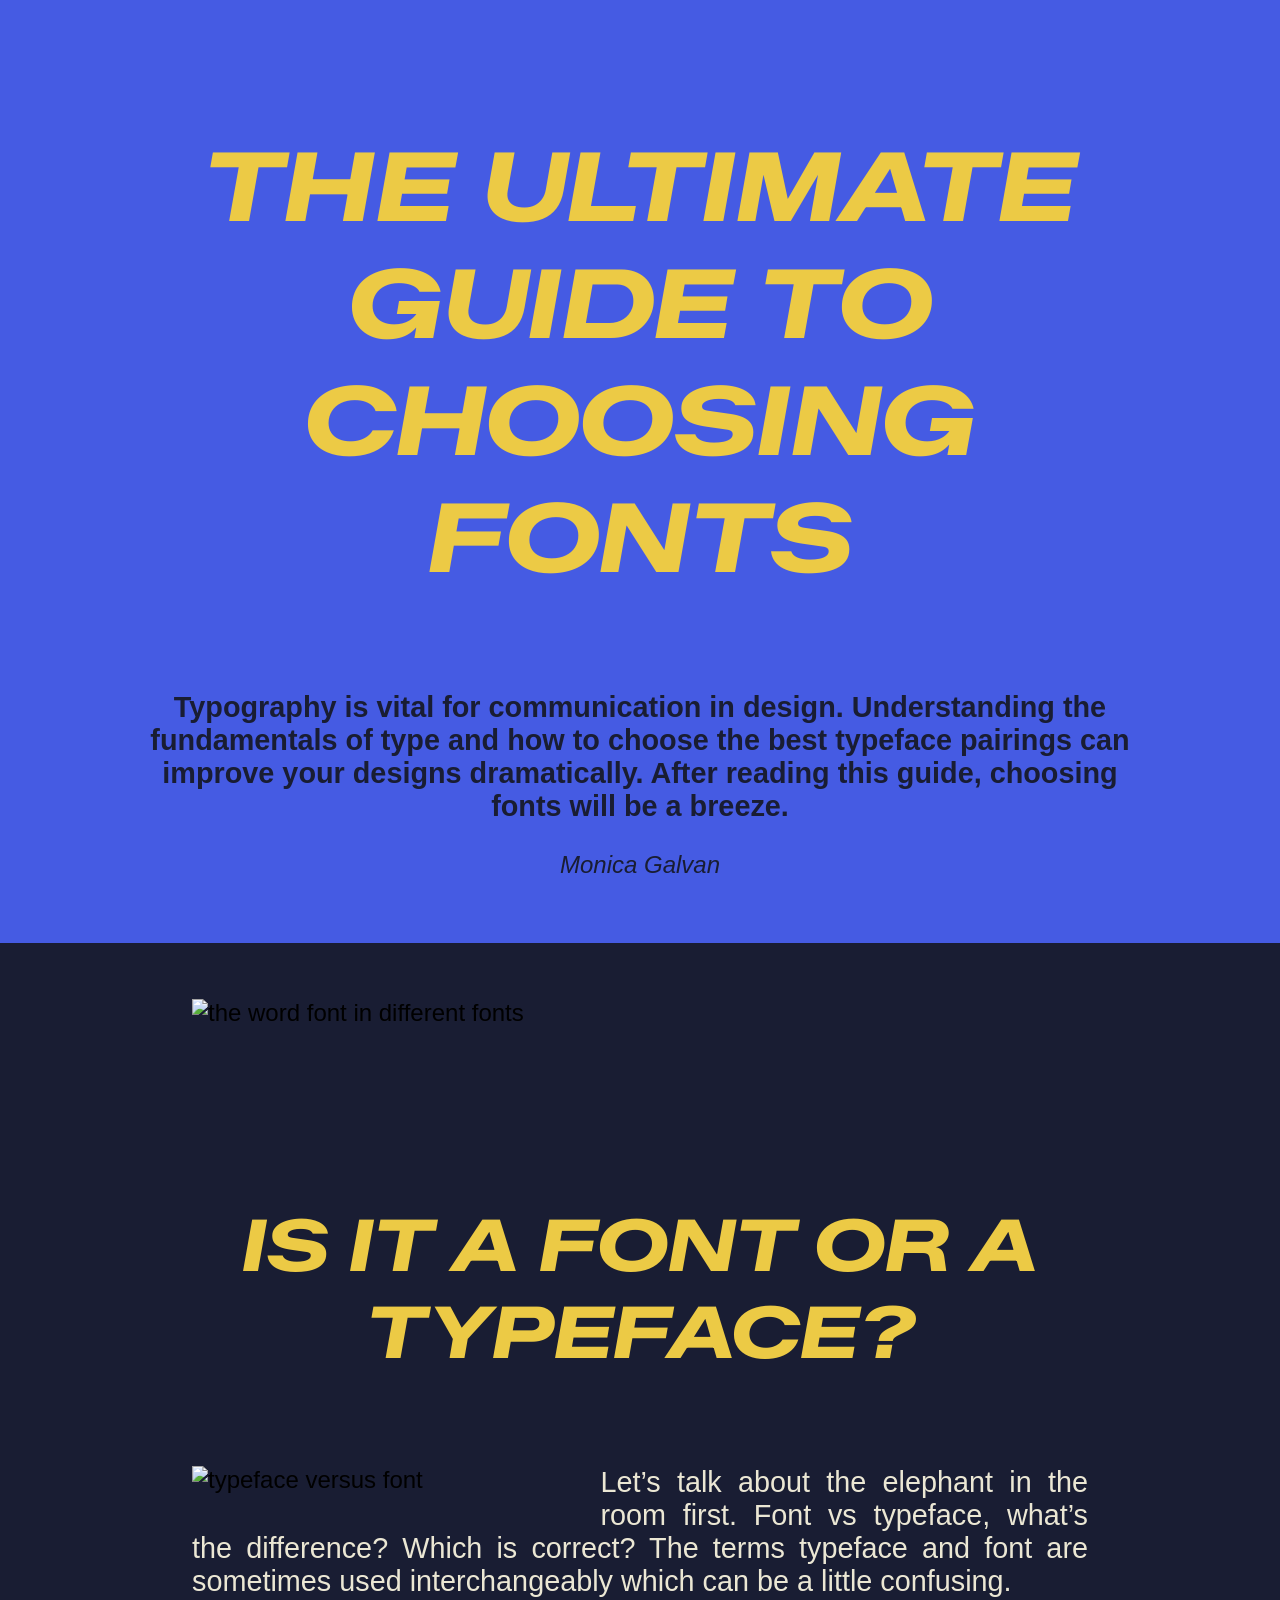
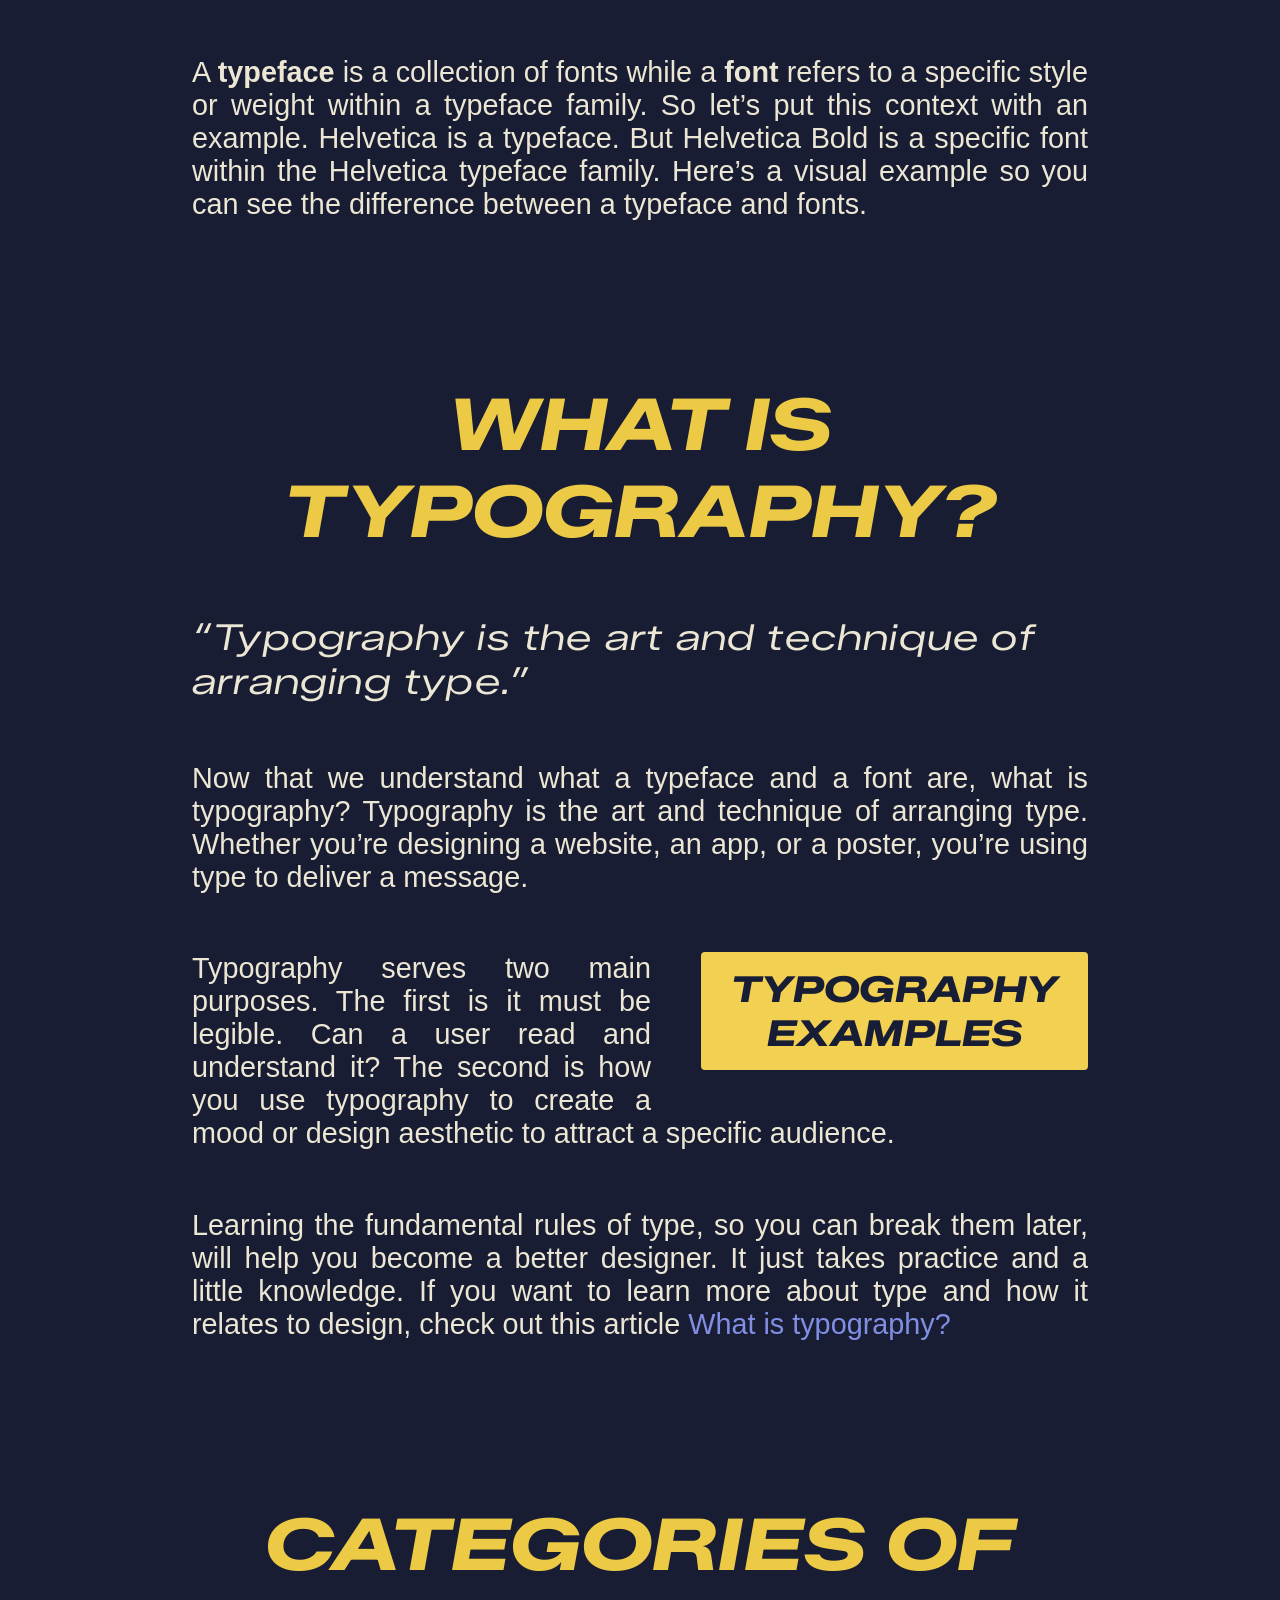
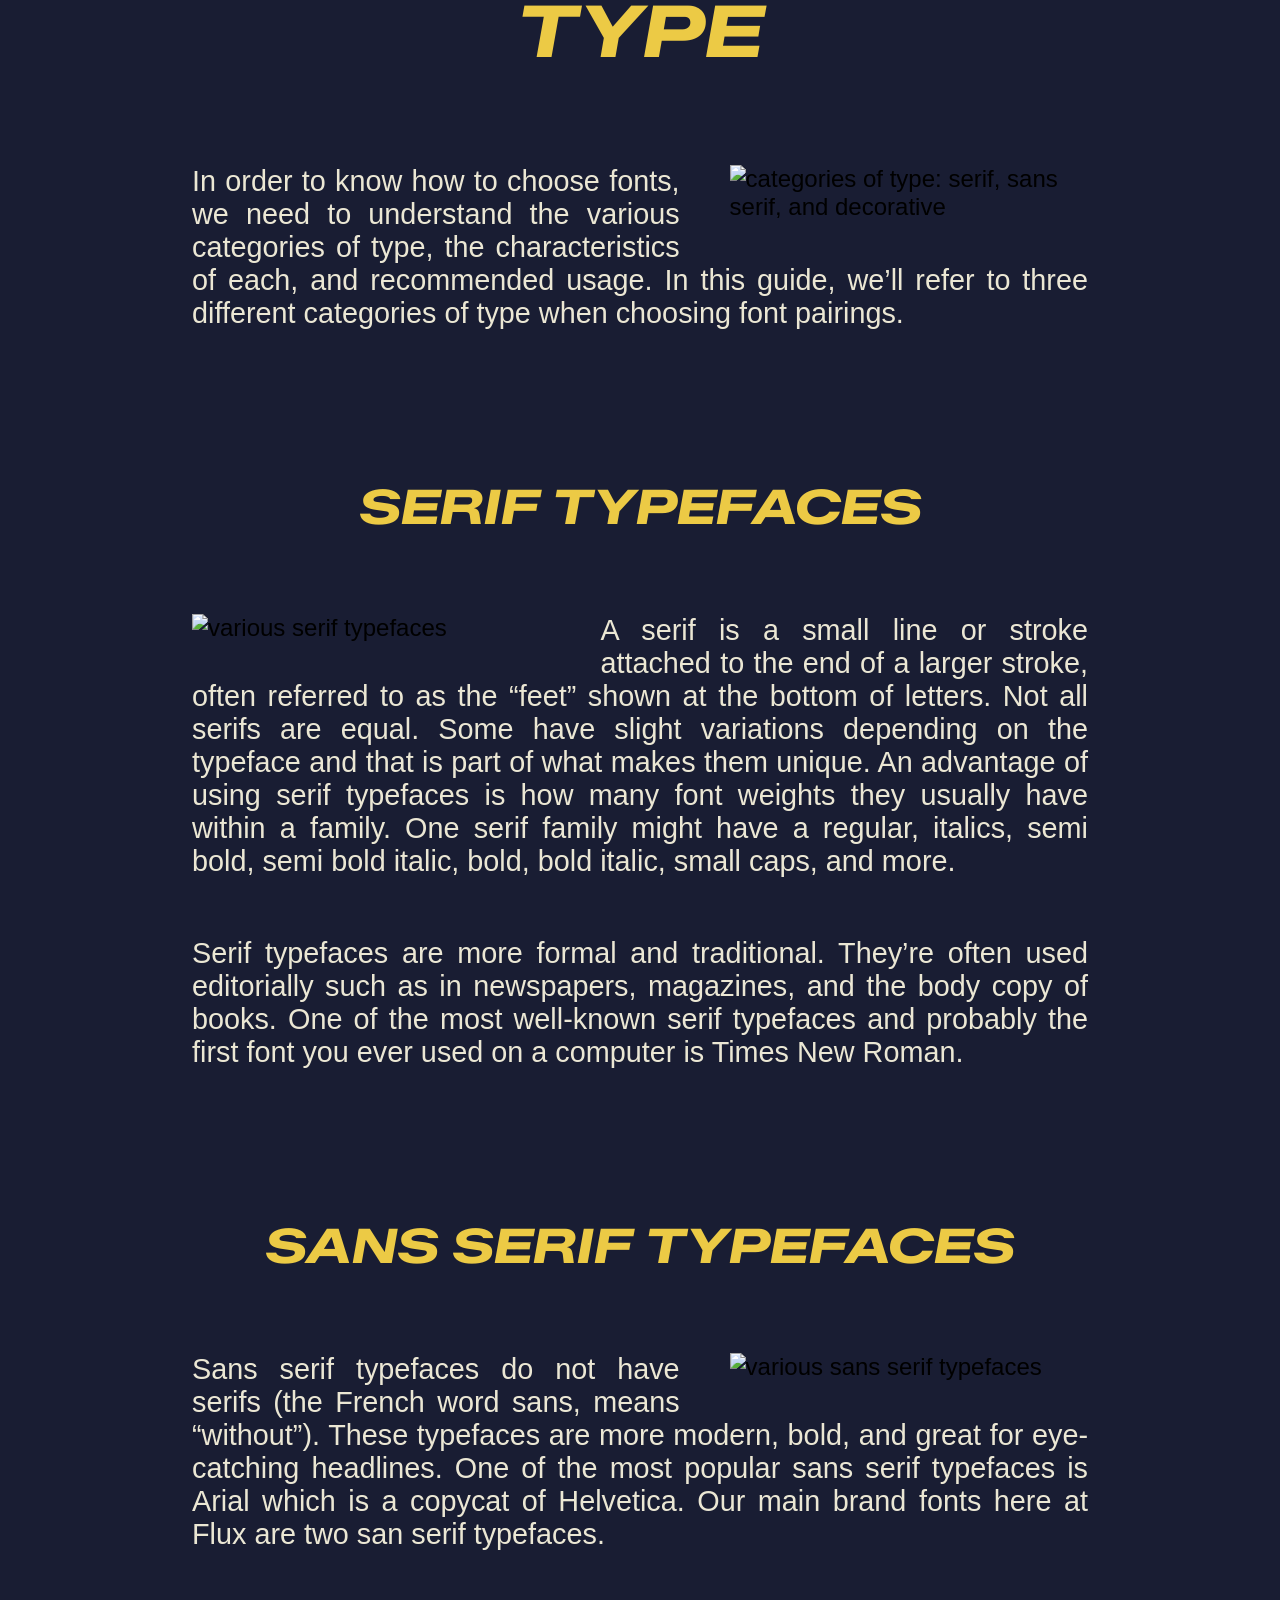
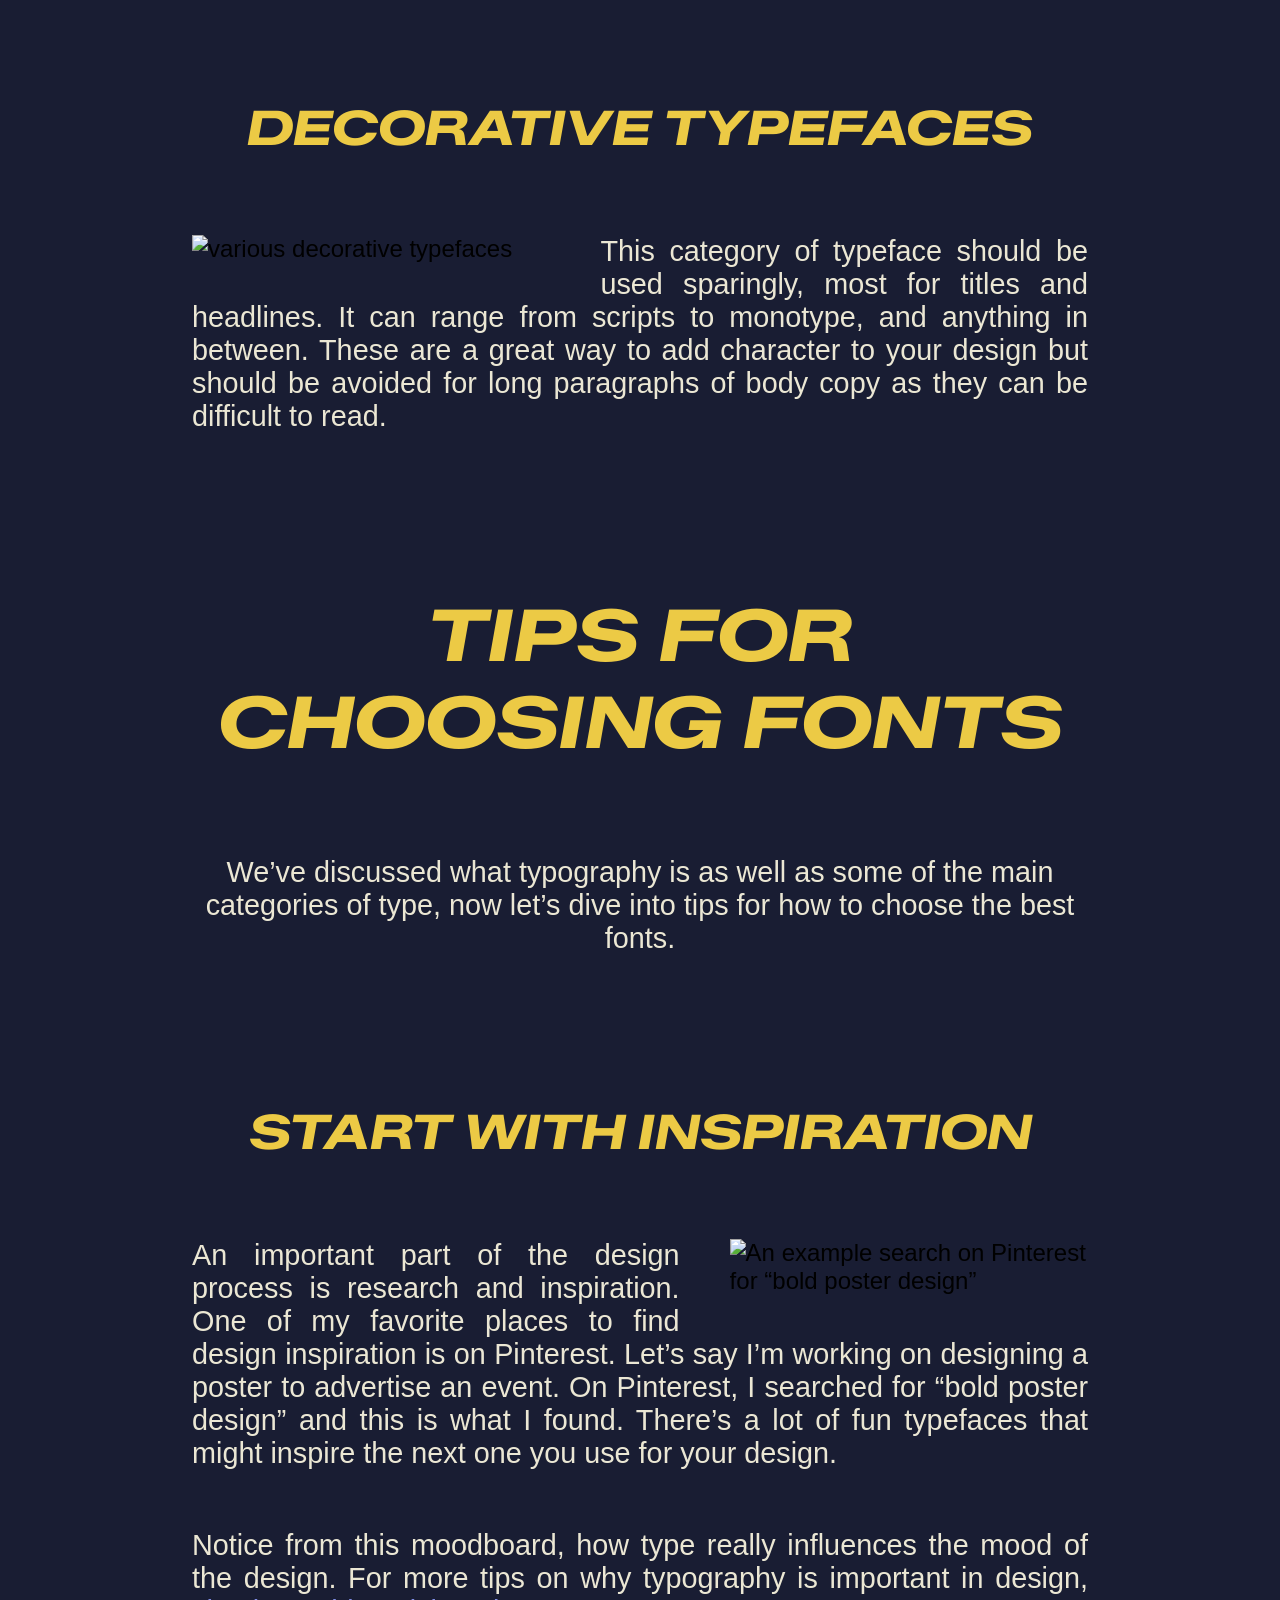
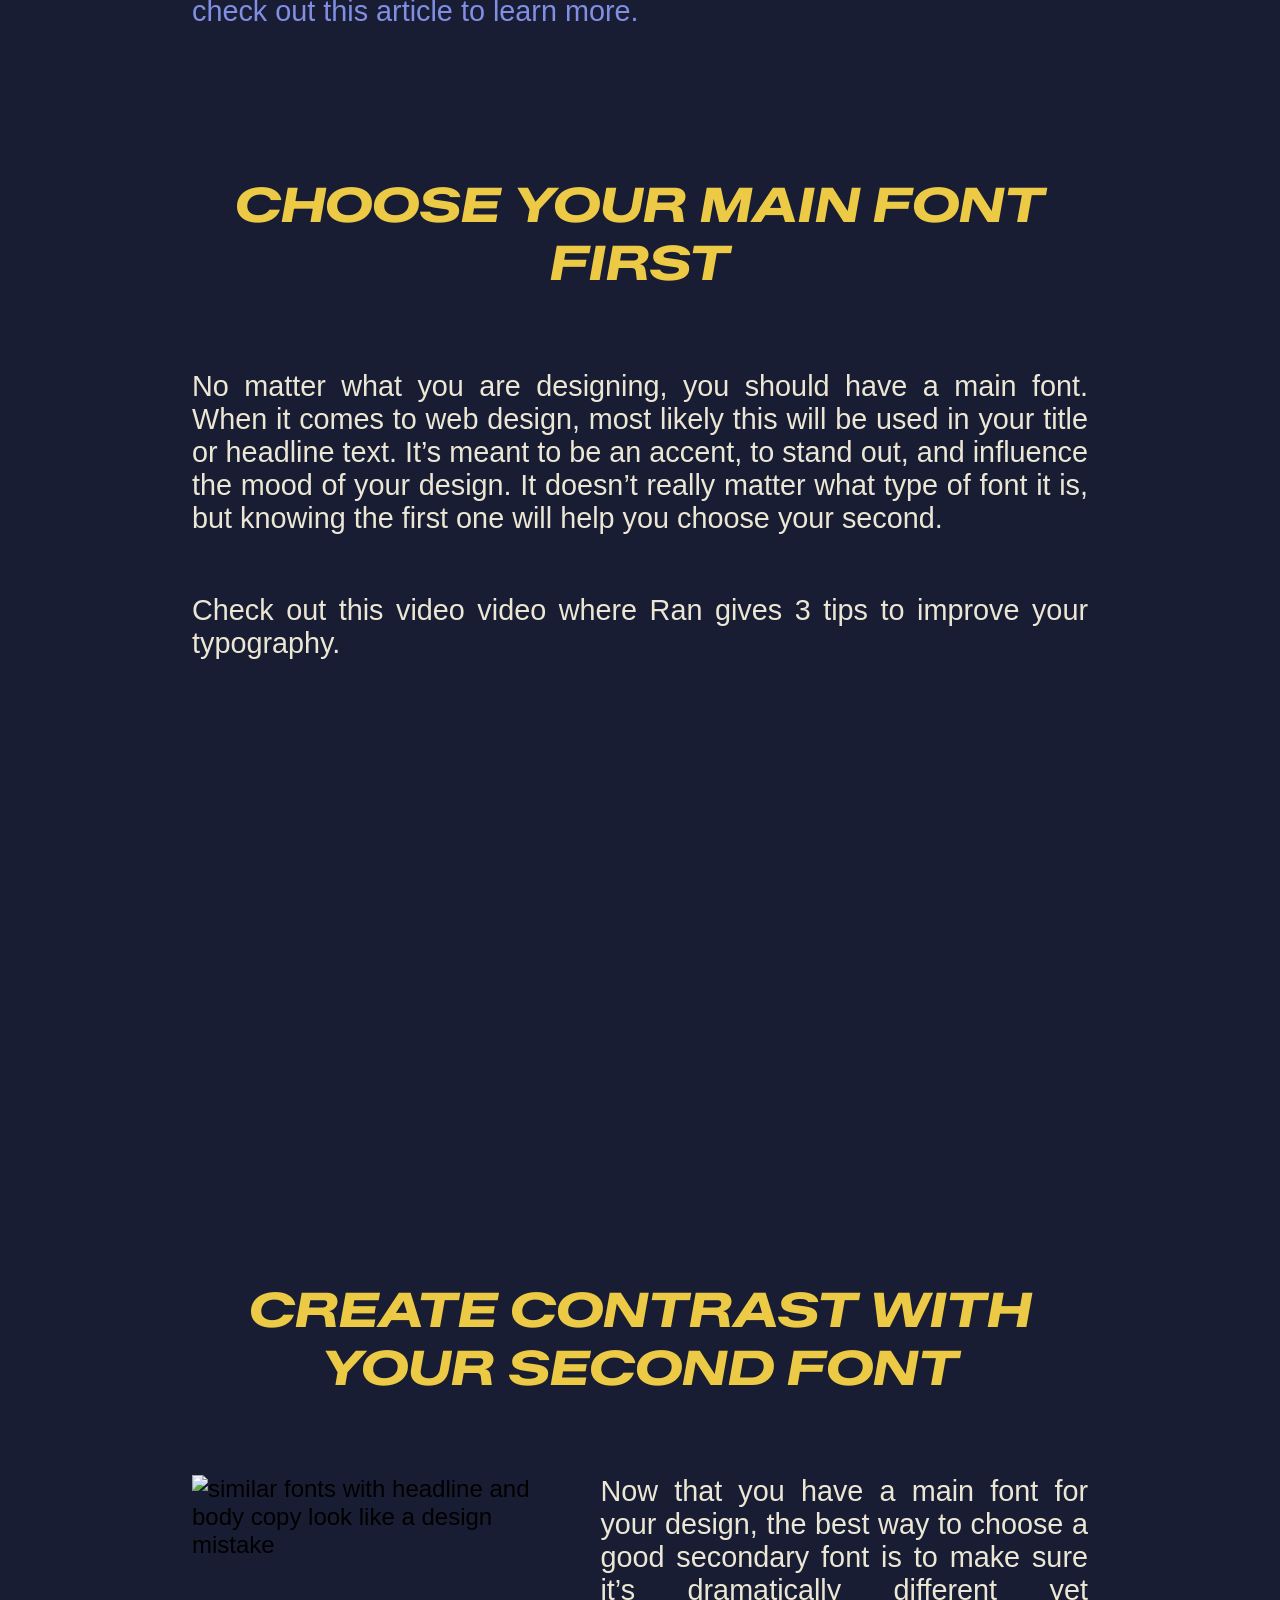
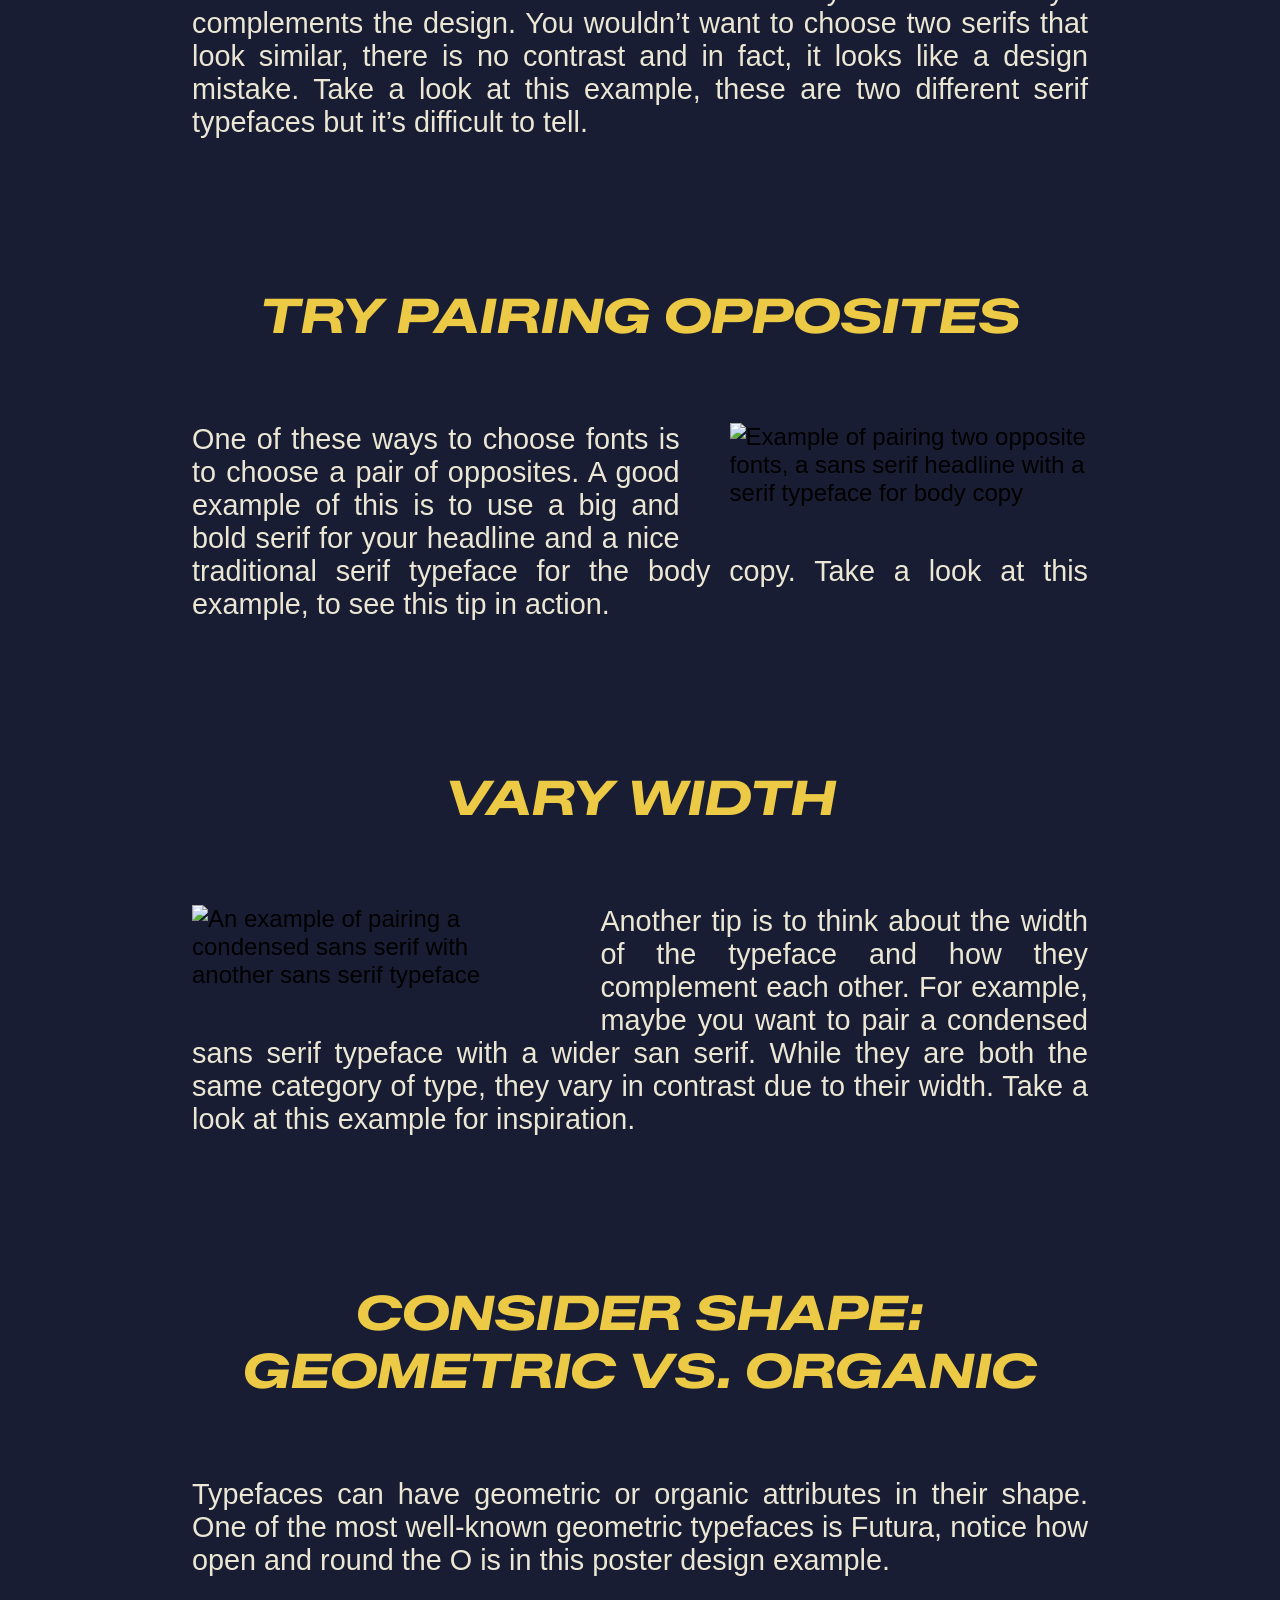
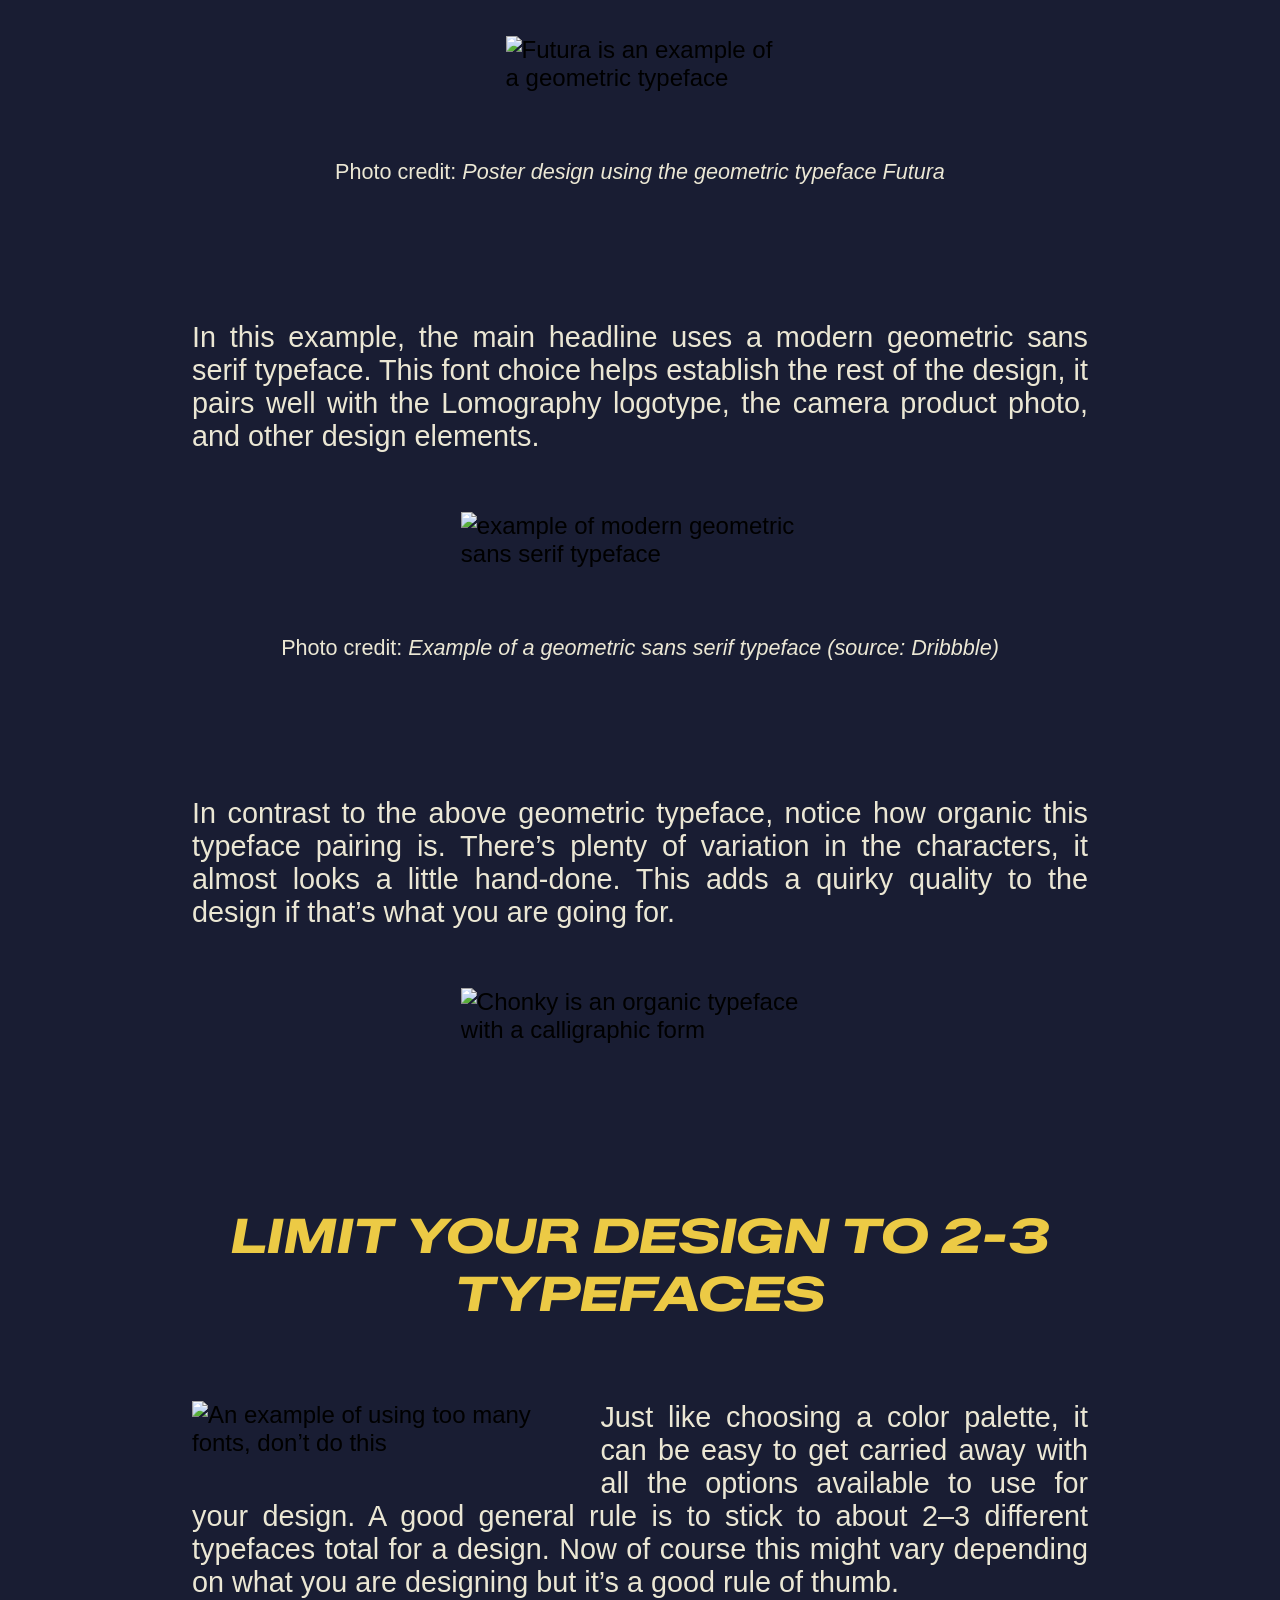
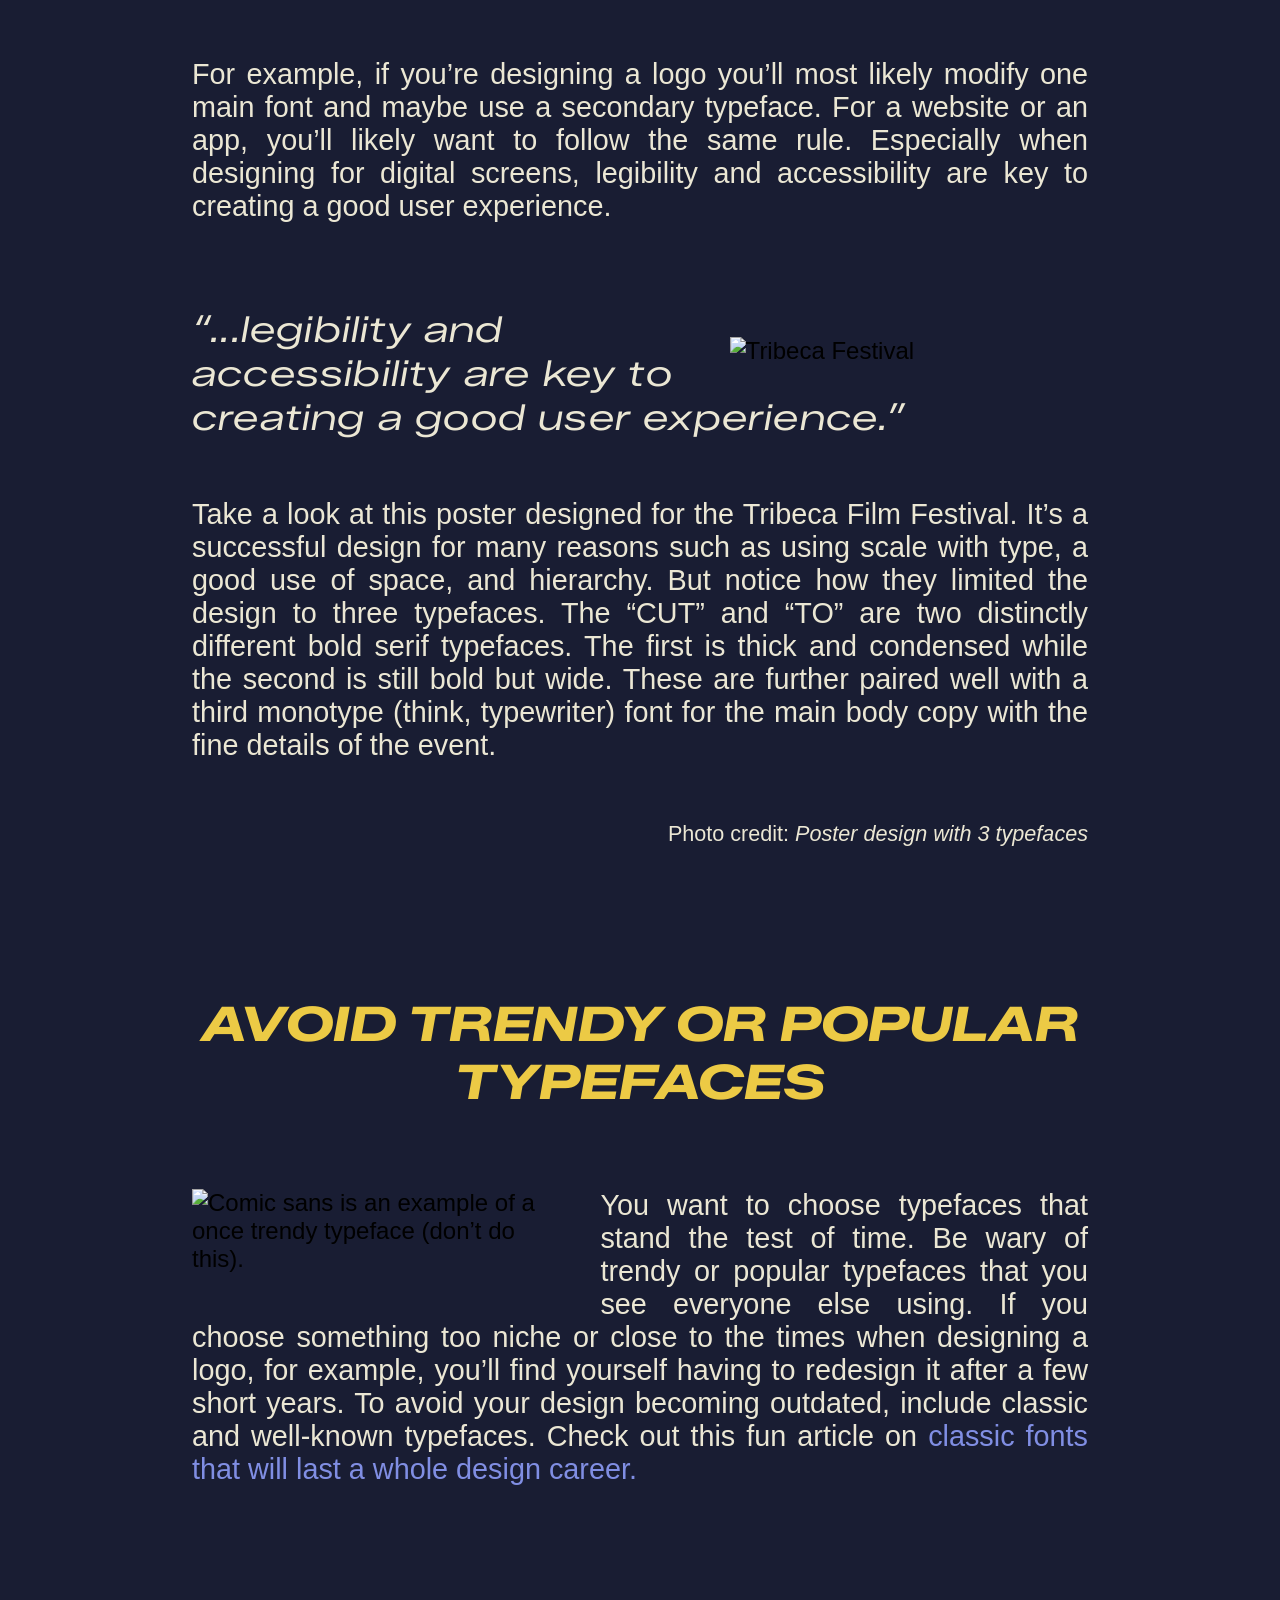
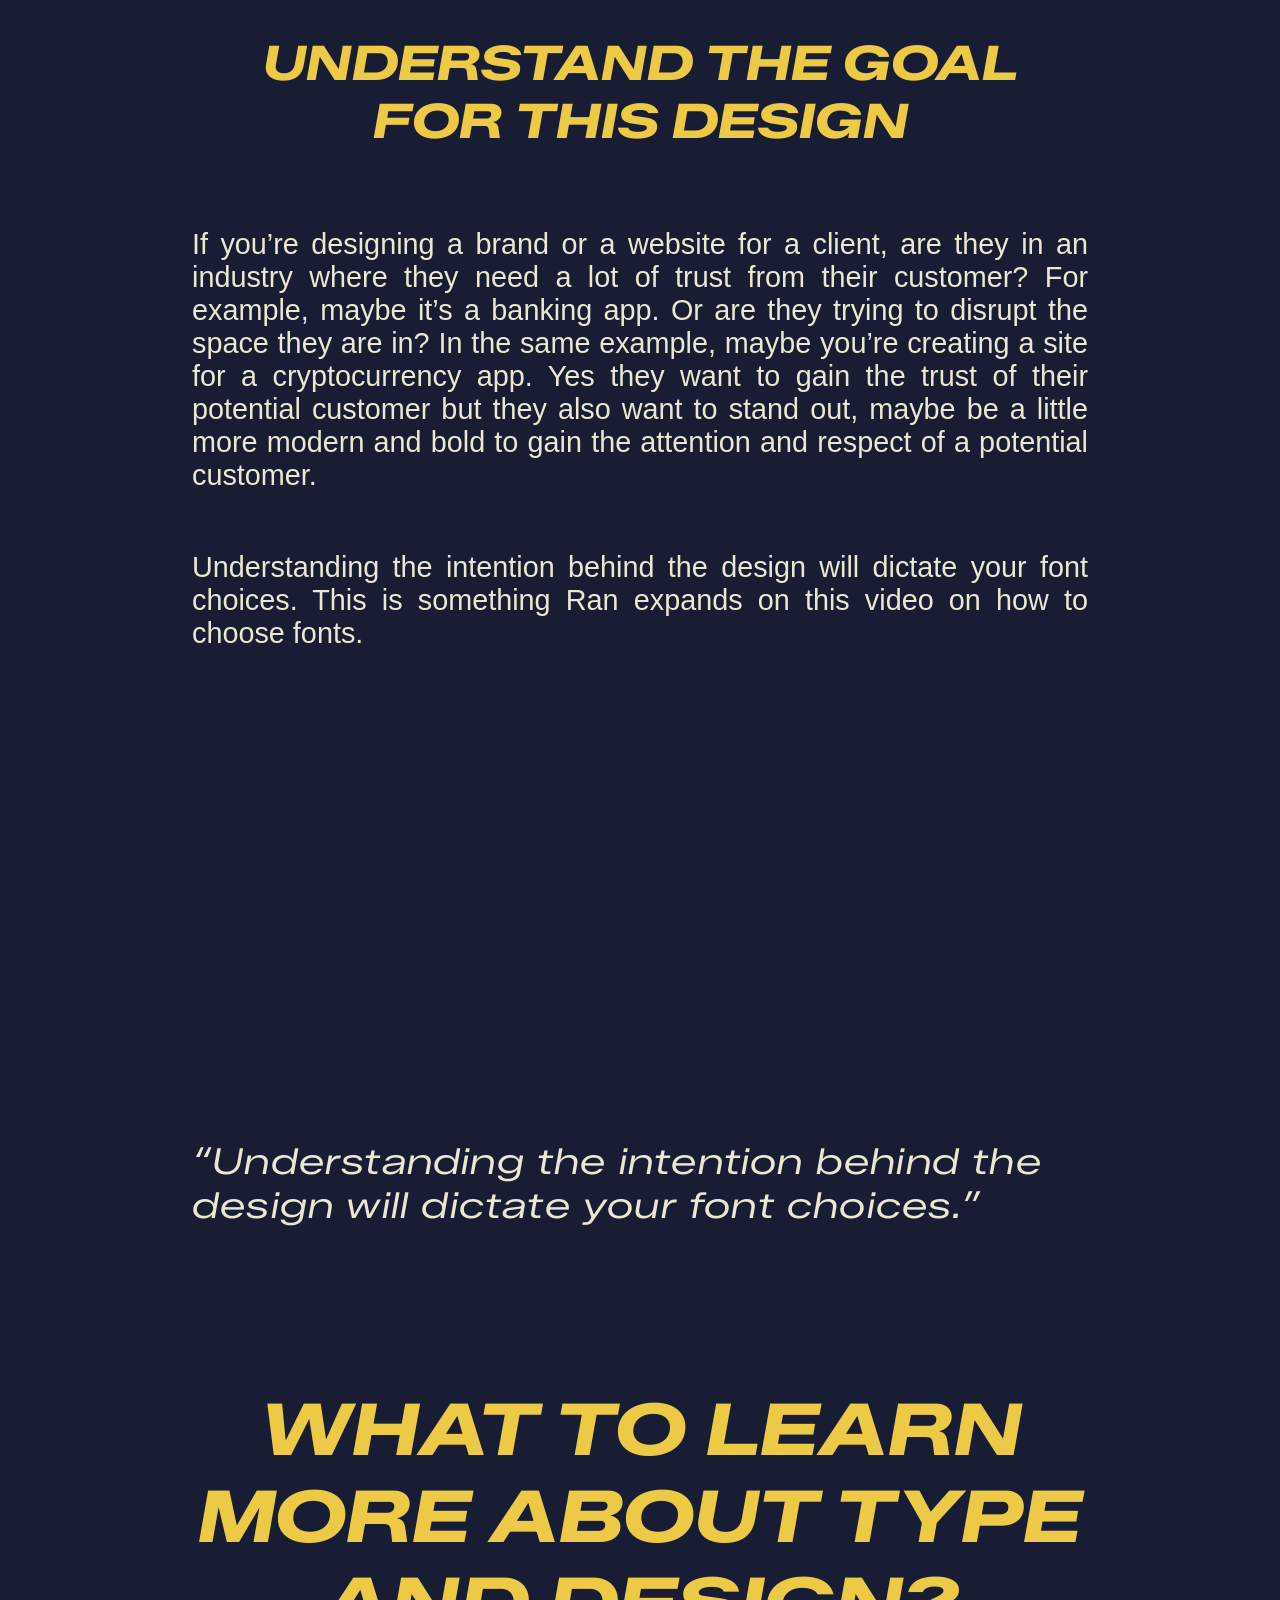
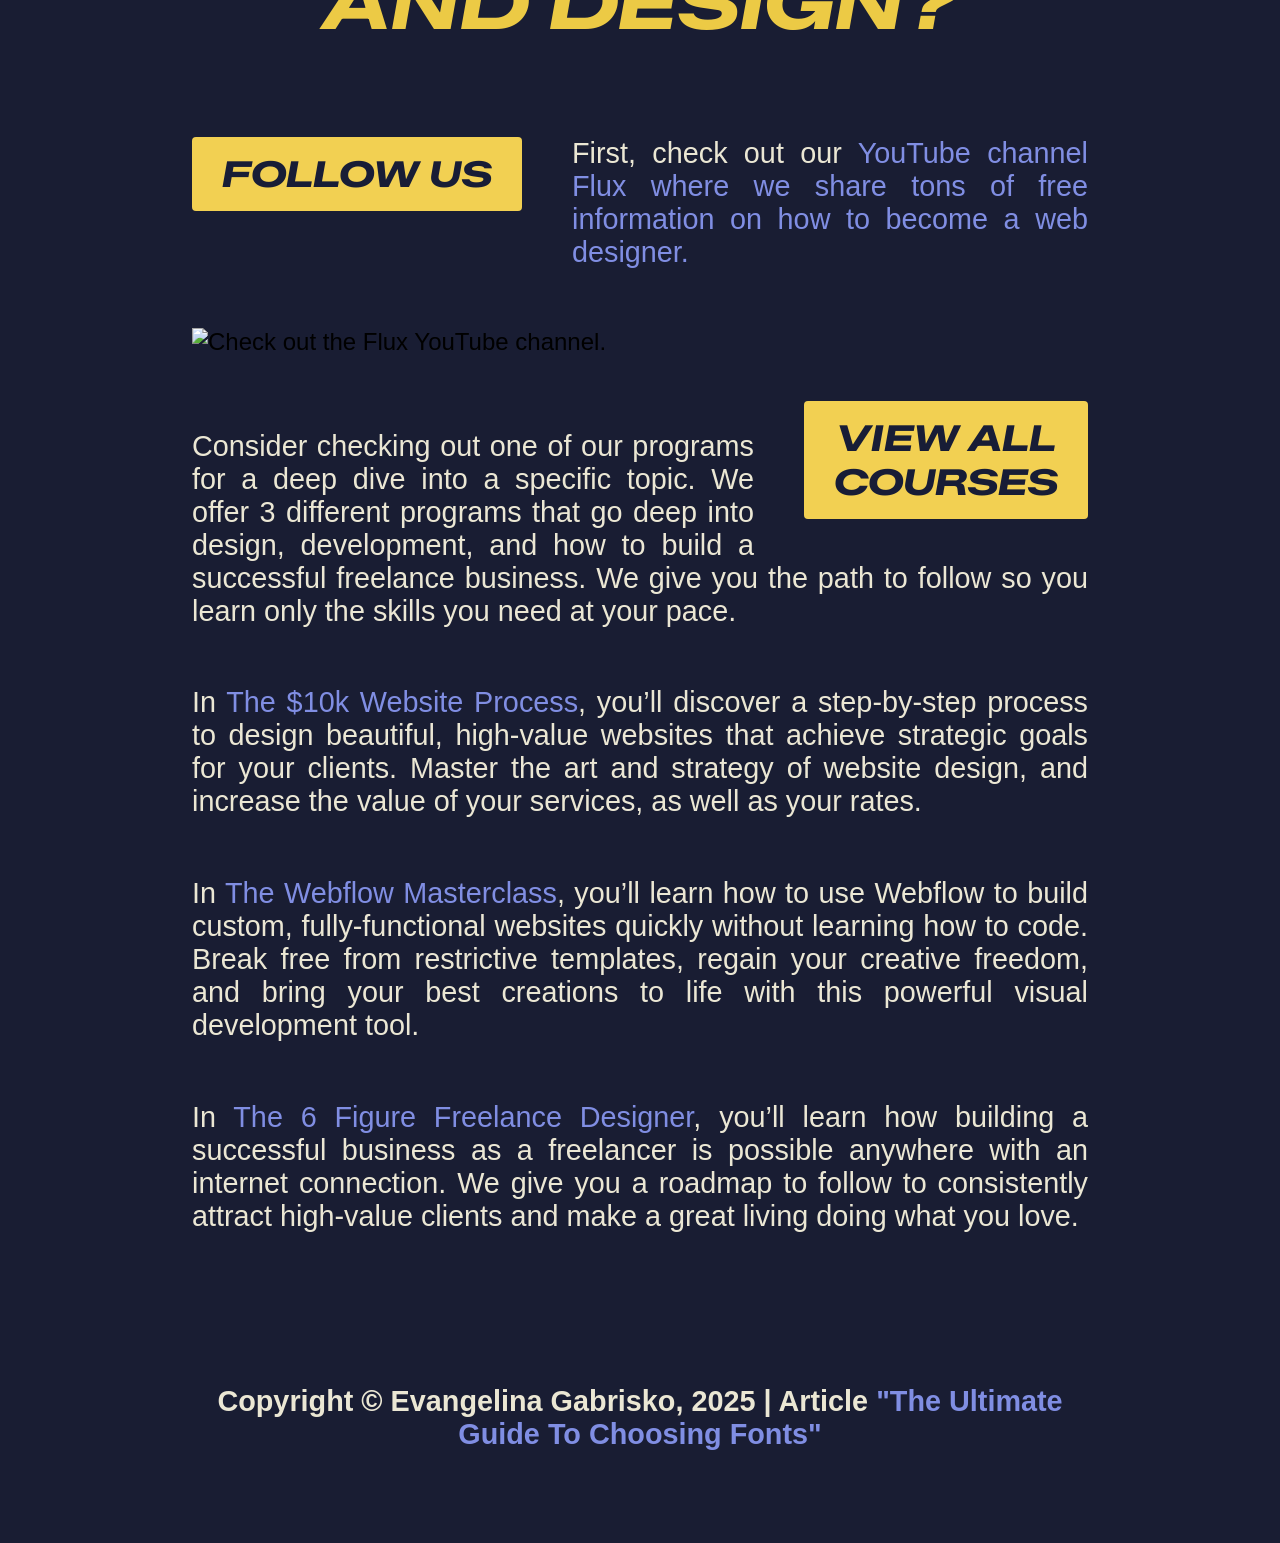
==== index.html @ cd38e03d "Add files via upload" ====
<!doctype html>
<html>
<head>
<meta charset="UTF-8">
<title>Typography</title>
<link href="style.css" rel="stylesheet" type="text/css">
<link rel="preconnect" href="https://fonts.googleapis.com">
<link rel="preconnect" href="https://fonts.gstatic.com" crossorigin>
<link href="https://fonts.googleapis.com/css2?family=Montserrat:ital,wght@0,100..900;1,100..900&family=Zalando+Sans+Expanded:ital,wght@0,200..900;1,200..900&display=swap" rel="stylesheet">
	
</head>

<body>
	<header>
<h1>THE ULTIMATE GUIDE TO CHOOSING FONTS</h1>
		<p class="strongp"><strong>Typography is vital for communication in design. Understanding the fundamentals of type and how to choose the best typeface pairings can improve your designs dramatically. After reading this guide, choosing fonts will be a breeze.</strong></p>
	<address class="strongp">Monica Galvan</address>
	
	</header>
	
	<section>
		<img src="images/font3.png" class="centerimage" alt="the word font in different fonts" width= "100%">
		

	<h2>IS IT A FONT OR A TYPEFACE?</h2>
		<img src="images/typeface_vs_font2.png" class="leftimage" alt= "typeface versus font" width= "40%">
		<p> Let’s talk about the elephant in the room first. Font vs typeface, what’s the difference? Which is correct? The terms typeface and font are sometimes used interchangeably which can be a little confusing.</p>
		<p> A <strong>typeface</strong> is a collection of fonts while a <strong>font</strong> refers to a specific style or weight within a typeface family. So let’s put this context with an example. Helvetica is a typeface. But Helvetica Bold is a specific font within the Helvetica typeface family. Here’s a visual example so you can see the difference between a typeface and fonts.</p>
		
	  <h2 style="clear: both">WHAT IS TYPOGRAPHY?</h2>
		<q>Typography is the art and technique of arranging type.</q>
		<p>Now that we understand what a typeface and a font are, what is typography? Typography is the art and technique of arranging type. Whether you’re designing a website, an app, or a poster, you’re using type to deliver a message.</p> 
		<div class="rightimage"><a href="https://www.flux-academy.com/our-courses" target="_blank" class="button">TYPOGRAPHY<br>EXAMPLES</a></div>
		<p>Typography serves two main purposes. The first is it must be legible. Can a user read and understand it? The second is how you use typography to create a mood or design aesthetic to attract a specific audience.</p>
		<p>Learning the fundamental rules of type, so you can break them later, will help you become a better designer. It just takes practice and a little knowledge. If you want to learn more about type and how it relates to design, check out this article <a href="https://www.flux-academy.com/blog/what-is-typography" target="_blank">What is typography?</a></p>
	
	<h2>CATEGORIES OF TYPE</h2>
	<img src="images/categories_of_type2.png" class="rightimage" alt= "categories of type: serif, sans serif, and decorative" width= "40%">
		<p>In order to know how to choose fonts, we need to understand the various categories of type, the characteristics of each, and recommended usage. In this guide, we’ll refer to three different categories of type when choosing font pairings.</p>
		
	<h3 style="clear: both">SERIF TYPEFACES</h3>
	<img src="images/serifs2.png" class="leftimage" alt= "various serif typefaces" width= "40%">
			<p>A serif is a small line or stroke attached to the end of a larger stroke, often referred to as the “feet” shown at the bottom of letters. Not all serifs are equal. Some have slight variations depending on the typeface and that is part of what makes them unique. An advantage of using serif typefaces is how many font weights they usually have within a family. One serif family might have a regular, italics, semi bold, semi bold italic, bold, bold italic, small caps, and more.</p>
			<p>Serif typefaces are more formal and traditional. They’re often used editorially such as in newspapers, magazines, and the body copy of books. One of the most well-known serif typefaces and probably the first font you ever used on a computer is Times New Roman.</p>
	
	<h3 style="clear:both">SANS SERIF TYPEFACES</h3>
	<img src="images/sans_serifs2.png" class="rightimage" alt= "various sans serif typefaces" width= "40%">
			<p class="justify">Sans serif typefaces do not have serifs (the French word sans, means “without”). These typefaces are more modern, bold, and great for eye-catching headlines. One of the most popular sans serif typefaces is Arial which is a copycat of Helvetica. Our main brand fonts here at Flux are two san serif typefaces.</p>
	<h3 style="clear:both">DECORATIVE TYPEFACES</h3>
	<img src="images/decoratives2.png" class="leftimage" alt= "various decorative typefaces" width= "40%">
			<p>This category of typeface should be used sparingly, most for titles and headlines. It can range from scripts to monotype, and anything in between. These are a great way to add character to your design but should be avoided for long paragraphs of body copy as they can be difficult to read.</p>
	<h2 style="clear: both">TIPS FOR CHOOSING FONTS</h2>
			<p class="centertext">We’ve discussed what typography is as well as some of the main categories of type, now let’s dive into tips for how to choose the best fonts.</p>
		
	<h3>START WITH INSPIRATION</h3>
	<img src="images/pinterest_ss.png" class="rightimage" alt= "An example search on Pinterest for “bold poster design”" width= "40%">
		<p class="justify">An important part of the design process is research and inspiration. One of my favorite places to find design inspiration is on Pinterest. Let’s say I’m working on designing a poster to advertise an event. On Pinterest, I searched for “bold poster design” and this is what I found. There’s a lot of fun typefaces that might inspire the next one you use for your design.</p>
		<p class="justify">Notice from this moodboard, how type really influences the mood of the design. For more tips on why typography is important in design, <a href= "https://www.flux-academy.com/blog/why-is-typography-important-in-graphic-design" target="_blank">check out this article to learn more.</a></p>
	
	<h3>CHOOSE YOUR MAIN FONT FIRST</h3>
			<p>No matter what you are designing, you should have a main font. When it comes to web design, most likely this will be used in your title or headline text. It’s meant to be an accent, to stand out, and influence the mood of your design. It doesn’t really matter what type of font it is, but knowing the first one will help you choose your second.</p>
			<p>Check out this video video where Ran gives 3 tips to improve your typography.</p>
		<iframe width="700" height="400" class="centerimage" src="https://www.youtube.com/embed/T5bnFdXSBRA?si=k4Ox8FavX8sx6aT1" title="YouTube video player" frameborder="0" allow="accelerometer; autoplay; clipboard-write; encrypted-media; gyroscope; picture-in-picture; web-share" referrerpolicy="strict-origin-when-cross-origin" allowfullscreen></iframe>
		
	<h3>CREATE CONTRAST WITH YOUR SECOND FONT</h3>
	
	<img src="images/bad_headline_body2.png" class="leftimage" alt= "similar fonts with headline and body copy look like a design mistake" width= "40%">
		<p class="justify">Now that you have a main font for your design, the best way to choose a good secondary font is to make sure it’s dramatically different yet complements the design. You wouldn’t want to choose two serifs that look similar, there is no contrast and in fact, it looks like a design mistake. Take a look at this example, these are two different serif typefaces but it’s difficult to tell.</p>
	
	<h3 style="clear: both">TRY PAIRING OPPOSITES</h3>
	<img src="images/good_headline_body2.png" class="rightimage" alt= "Example of pairing two opposite fonts, a sans serif headline with a serif typeface for body copy" width= "40%">
		<p class="justify">One of these ways to choose fonts is to choose a pair of opposites. A good example of this is to use a big and bold serif for your headline and a nice traditional serif typeface for the body copy. Take a look at this example, to see this tip in action.</p>
	<h3 style="clear: both">VARY WIDTH</h3>
	<img src="images/vary_width2.png" class="leftimage" alt= "An example of pairing a condensed sans serif with another sans serif typeface" width= "40%">
	
			<p>Another tip is to think about the width of the typeface and how they complement each other. For example, maybe you want to pair a condensed sans serif typeface with a wider san serif. While they are both the same category of type, they vary in contrast due to their width. Take a look at this example for inspiration.</p>
	
	<h3 style="clear: both">CONSIDER SHAPE: GEOMETRIC VS. ORGANIC</h3>
	<p>Typefaces can have geometric or organic attributes in their shape. One of the most well-known geometric typefaces is Futura, notice how open and round the O is in this poster design example.</p>
		<img src="images/futura_poster.jpeg" class="centerimage" alt= "Futura is an example of a geometric typeface" width= "30%">
		<div class="quote"><p style="clear:both" class="centertext">Photo credit: <cite>Poster design using the geometric typeface Futura</cite></p></div><br><br>
	<p>In this example, the main headline uses a modern geometric sans serif typeface. This font choice helps establish the rest of the design, it pairs well with the Lomography logotype, the camera product photo, and other design elements.</p>
	<img style="clear:both" src="images/lomo_instant.png"  class="centerimage" alt= "example of modern geometric sans serif typeface" width= "40%">
			<div class="quote"><p style="clear:both" class="centertext">Photo credit: <cite>Example of a geometric sans serif typeface (source: Dribbble)</cite></p></div><br><br>
		<p>In contrast to the above geometric typeface, notice how organic this typeface pairing is. There’s plenty of variation in the characters, it almost looks a little hand-done. This adds a quirky quality to the design if that’s what you are going for.</p>
	<img src="images/organic2.png" class="centerimage" alt= "Chonky is an organic typeface with a calligraphic form" width= "40%">
		
		
	<h3 style="clear:both">LIMIT YOUR DESIGN TO 2-3 TYPEFACES</h3>
			
	<img src="images/too_many2.png" class="leftimage" alt= "An example of using too many fonts, don’t do this" width= "40%">
		<p>Just like choosing a color palette, it can be easy to get carried away with all the options available to use for your design. A good general rule is to stick to about 2–3 different typefaces total for a design. Now of course this might vary depending on what you are designing but it’s a good rule of thumb.</p>
			<p>For example, if you’re designing a logo you’ll most likely modify one main font and maybe use a secondary typeface. For a website or an app, you’ll likely want to follow the same rule. Especially when designing for digital screens, legibility and accessibility are key to creating a good user experience.</p><br><br>
	<img style="clear: both" src="images/tribeca.jpeg" class="rightimage" alt= "Tribeca Festival" width= "40%">
			<q>...legibility and accessibility are key to creating a good user experience.</q>
		<p> Take a look at this poster designed for the Tribeca Film Festival. It’s a successful design for many reasons such as using scale with type, a good use of space, and hierarchy. But notice how they limited the design to three typefaces. The “CUT” and “TO” are two distinctly different bold serif typefaces. The first is thick and condensed while the second is still bold but wide. These are further paired well with a third monotype (think, typewriter) font for the main body copy with the fine details of the event. </p>
		<div class="quote"><p style="clear:both" class="righttext">Photo credit: <cite>Poster design with 3 typefaces</cite></p></div>
		
	<h3 style="clear: both">AVOID TRENDY OR POPULAR TYPEFACES</h3>
	<img src="images/comic_sans2.png" class="leftimage" alt= "Comic sans is an example of a once trendy typeface (don’t do this)." width= "40%">
		<p>You want to choose typefaces that stand the test of time. Be wary of trendy or popular typefaces that you see everyone else using. If you choose something too niche or close to the times when designing a logo, for example, you’ll find yourself having to redesign it after a few short years. To avoid your design becoming outdated, include classic and well-known typefaces. Check out this fun article on <a href= "https://blog.spoongraphics.co.uk/articles/25-classic-fonts-that-will-last-a-whole-design-career25" target="_blank"> classic fonts that will last a whole design career.</a></p>
		
	<h3 style="clear:both">UNDERSTAND THE GOAL FOR THIS DESIGN</h3>
			<p>If you’re designing a brand or a website for a client, are they in an industry where they need a lot of trust from their customer? For example, maybe it’s a banking app. Or are they trying to disrupt the space they are in? In the same example, maybe you’re creating a site for a cryptocurrency app. Yes they want to gain the trust of their potential customer but they also want to stand out, maybe be a little more modern and bold to gain the attention and respect of a potential customer.</p>
			<p>Understanding the intention behind the design will dictate your font choices. This is something Ran expands on this video on how to choose fonts.</p>
		<iframe class="leftimage" width="700" height="400" src="https://www.youtube.com/embed/obZX8oIjia4?si=ZEkM9Asa4UQxqITD" title="YouTube video player" frameborder="0" allow="accelerometer; autoplay; clipboard-write; encrypted-media; gyroscope; picture-in-picture; web-share" referrerpolicy="strict-origin-when-cross-origin" allowfullscreen></iframe>
		<q>Understanding the intention behind the design will dictate your font choices.</q>
	
	<h2 style="clear:both">WHAT TO LEARN MORE ABOUT TYPE AND DESIGN?</h2>
			<div class="leftimage"><a href="https://www.w3schools.com/css/css3_buttons.asp" target="_blank" class="button">FOLLOW US</a></div>
		<p>First, check out our <a href= "https://www.youtube.com/channel/UCN7dywl5wDxTu1RM3eJ_h9Q" target="_blank"> YouTube channel Flux where we share tons of free information on how to become a web designer.</a></p>
	<img src="images/flux.png" class="centerimage" alt= "Check out the Flux YouTube channel." width= "100%"><cite></cite>
		<div class="rightimage"><a href="https://www.flux-academy.com/our-courses" target="_blank" class="button">VIEW ALL<br>COURSES</a></div>
			<p>Consider checking out one of our programs for a deep dive into a specific topic. We offer 3 different programs that go deep into design, development, and how to build a successful freelance business. We give you the path to follow so you learn only the skills you need at your pace.</p>
			<p>In <a href= "https://www.flux-academy.com/courses/web-design-masterclass" target="_blank">The $10k Website Process</a>, you’ll discover a step-by-step process to design beautiful, high-value websites that achieve strategic goals for your clients. Master the art and strategy of website design, and increase the value of your services, as well as your rates.</p>
			<p>In <a href= "https://www.flux-academy.com/courses/the-webflow-masterclass" target="_blank">The Webflow Masterclass</a>, you’ll learn how to use Webflow to build custom, fully-functional websites quickly without learning how to code. Break free from restrictive templates, regain your creative freedom, and bring your best creations to life with this powerful visual development tool.</p>
			<p>In <a href= "https://www.flux-academy.com/courses/freelancing-for-web-designers" target="_blank">The 6 Figure Freelance Designer</a>, you’ll learn how building a successful business as a freelancer is possible anywhere with an internet connection. We give you a roadmap to follow to consistently attract high-value clients and make a great living doing what you love.</p>

	
	</section>
	
<footer>
	<p class="centertext"><strong>Copyright © Evangelina Gabrisko, 2025 | Article <a href= "https://www.flux-academy.com/blog/the-ultimate-guide-to-choosing-fonts">"The Ultimate Guide To Choosing Fonts"</a></strong></p>
	
	</footer>

	
</body>
</html>
---- style.css ----
@charset "UTF-8";
body {
	 
 font-family: "Roboto", sans-serif;
  font-optical-sizing: auto;
  font-style: normal;
  font-variation-settings:
    "wdth" 100;
margin: 0;
	font-size: 1.5em;
	background-color: #191D33;
}

p {
    color: #EBE7D4;
    padding-top: 30px;
    font-size: 1.2em;
    font-weight: 400;
	text-align: justify
}

h1 {
  font-family: "Zalando Sans Expanded", sans-serif;
  font-optical-sizing: auto;
  font-weight: 800;
  font-style: oblique;
	font-size: 4em;
	color: #ECCA45; 
	text-align: center
}

.strongp{
	color: #191D33; 
	text-align: center
}

h2 {
	font-family: "Zalando Sans Expanded", sans-serif;
  font-optical-sizing: auto;
  font-weight: 800;
  font-style: oblique;
	color: #ECCA45; 
	font-size: 3em;
	padding-top: 100px;
	text-align: center
}
h3{
	font-family: "Zalando Sans Expanded", sans-serif;
  font-optical-sizing: auto;
  font-weight: 800;
  font-style: oblique;
	font-size: 2em;
	color: #ECCA45; 
	padding-top: 100px;
		text-align: center
}

a {
	color: #808EE3;
	text-decoration: none;
	font-style: normal
}
a:hover { 
	color: #ECCA45;
	font-style: normal
}

address{
	color: #EBE7D4
}

.button {
	background-color: #F2D052;
	color: #181D36;
	text-decoration: none;
	text-align: center;
	display: inline-block;
	padding: 15px 30px;
	border-radius: 4px;
	font-family: "Zalando Sans Expanded", sans-serif;
	font-style: oblique;
	font-size: 1.5em;
	 font-weight: 800;
	
}

.button:hover {
	background-color: #808EE3;
	color: #181D36;
	font-family: "Zalando Sans Expanded", sans-serif;
	font-style: oblique;
	font-size: 1.5em;
	 font-weight: 800;
}

.centerimage{
	display: flex;
	justify-content: center;
	align-items: center;
  margin-left: auto;
  margin-right: auto;
	padding-top: 30px;
	padding-bottom: 15px
}
	
.leftimage {
	float: left;
	padding-right: 50px;
	padding-bottom: 30px;
	padding-top: 30px
}

.rightimage {
	float: right;
	padding-left: 50px;
	padding-bottom: 30px;
	padding-top: 30px;
	
}


footer{
	padding-top: 5%;
	padding-bottom: 5%;
	padding-right: 15%;
	padding-left: 15%;
	color: #EBE7D4
}

header {
	padding-top: 5%;
	padding-bottom: 5%;
	padding-right: 10%;
	padding-left: 10%;
	background-color: #455be3
		
}

section{
	padding-right: 15%;
	padding-top: 2%;
	padding-left: 15%
}

q{
	color: #EBE7D4;
	font-size: 1.5em;
	letter-spacing: 1.2px;
	 font-family: "Zalando Sans Expanded", sans-serif;
	 font-style: oblique;
	 font-weight: 400;
	
	
}

.centertext{
	text-align: center
}

.righttext{
	text-align: right
}

cite {
	 color: #EBE7D4;
	text-align: center;
	
}

.quote{
	font-size: .75em
}
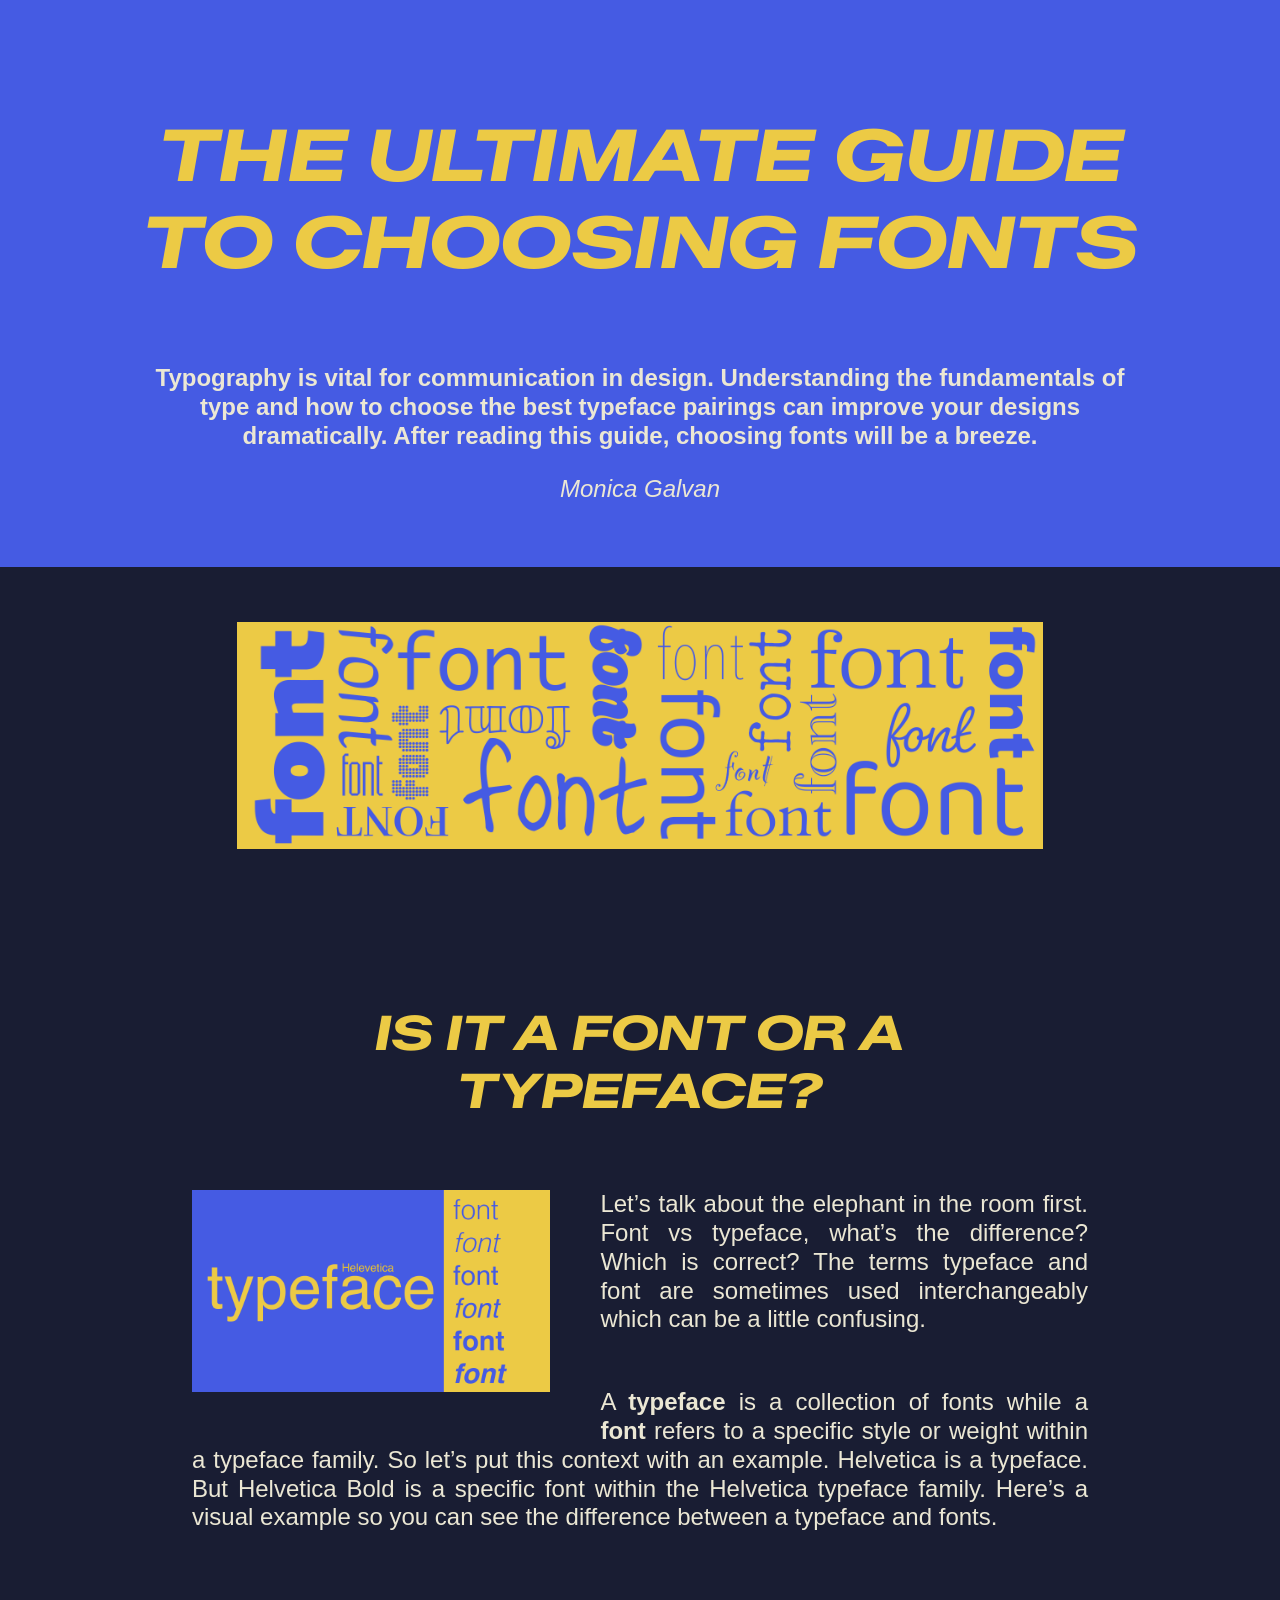
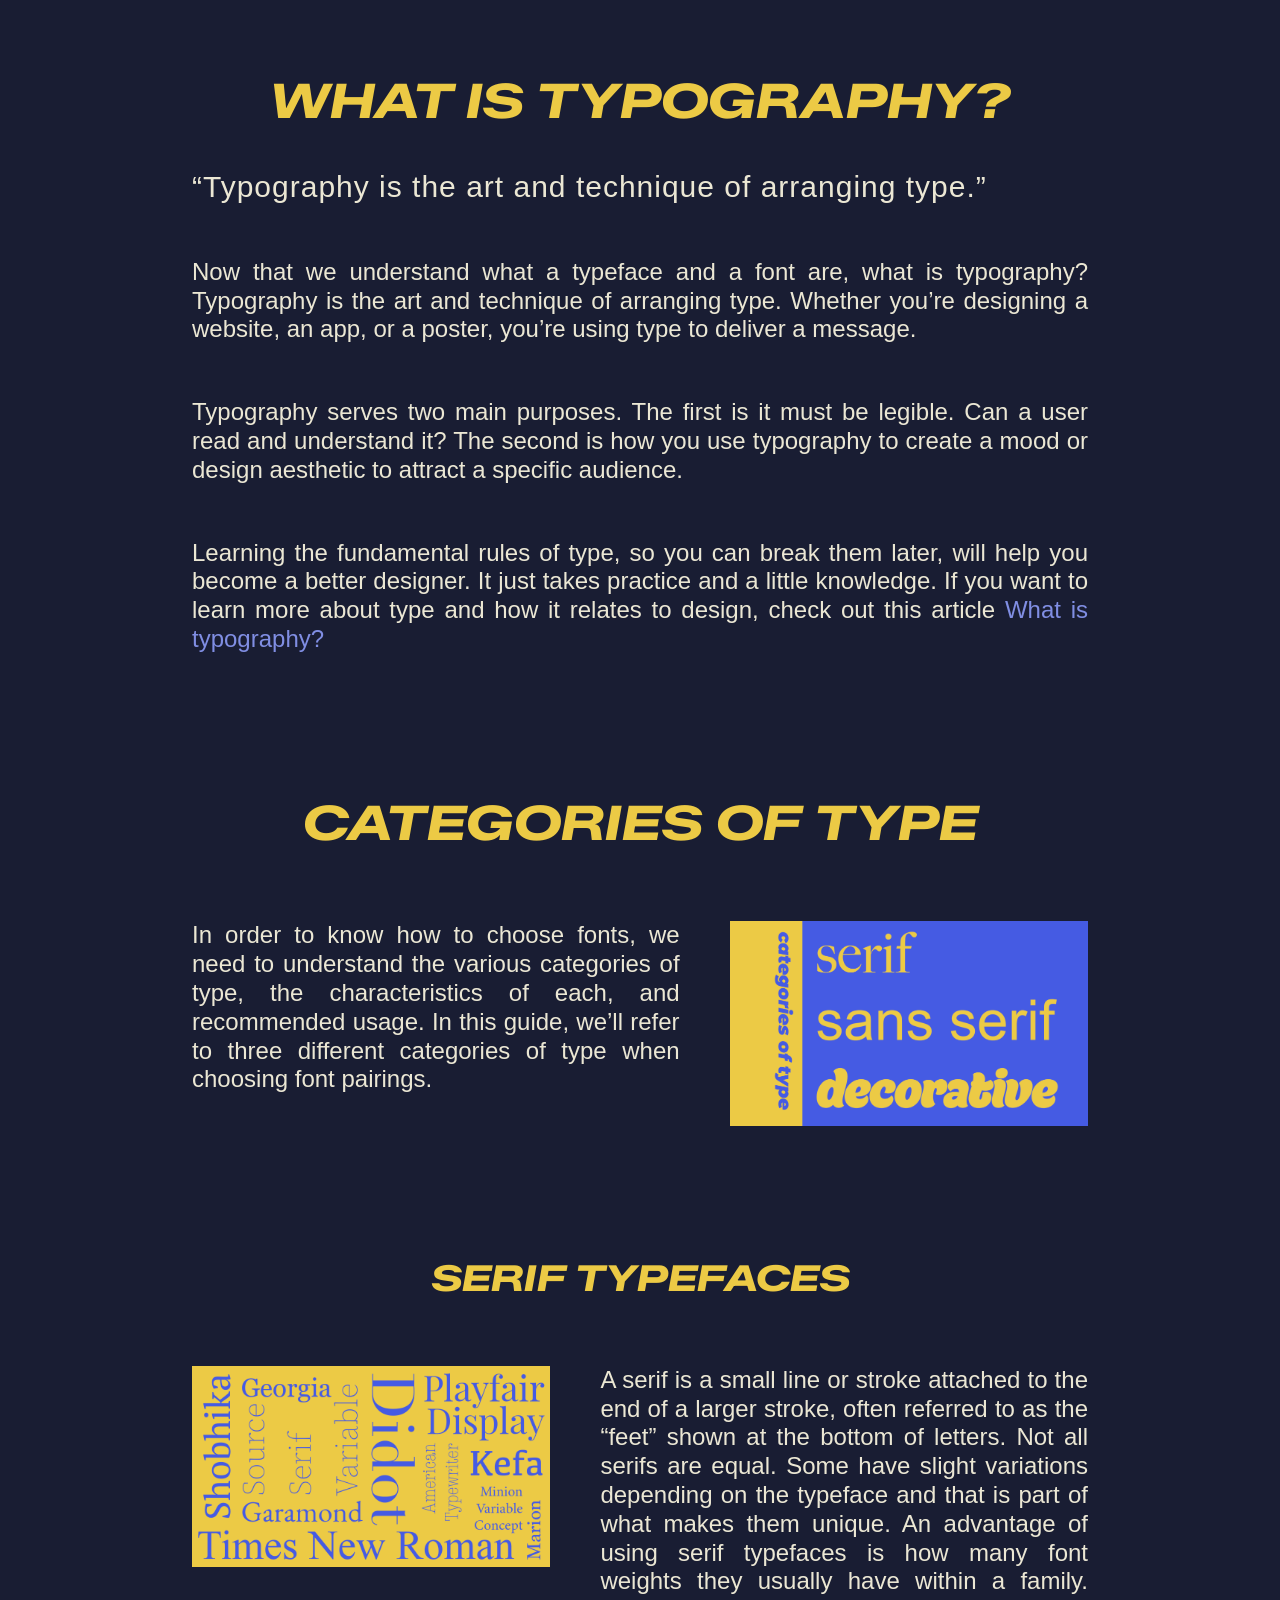
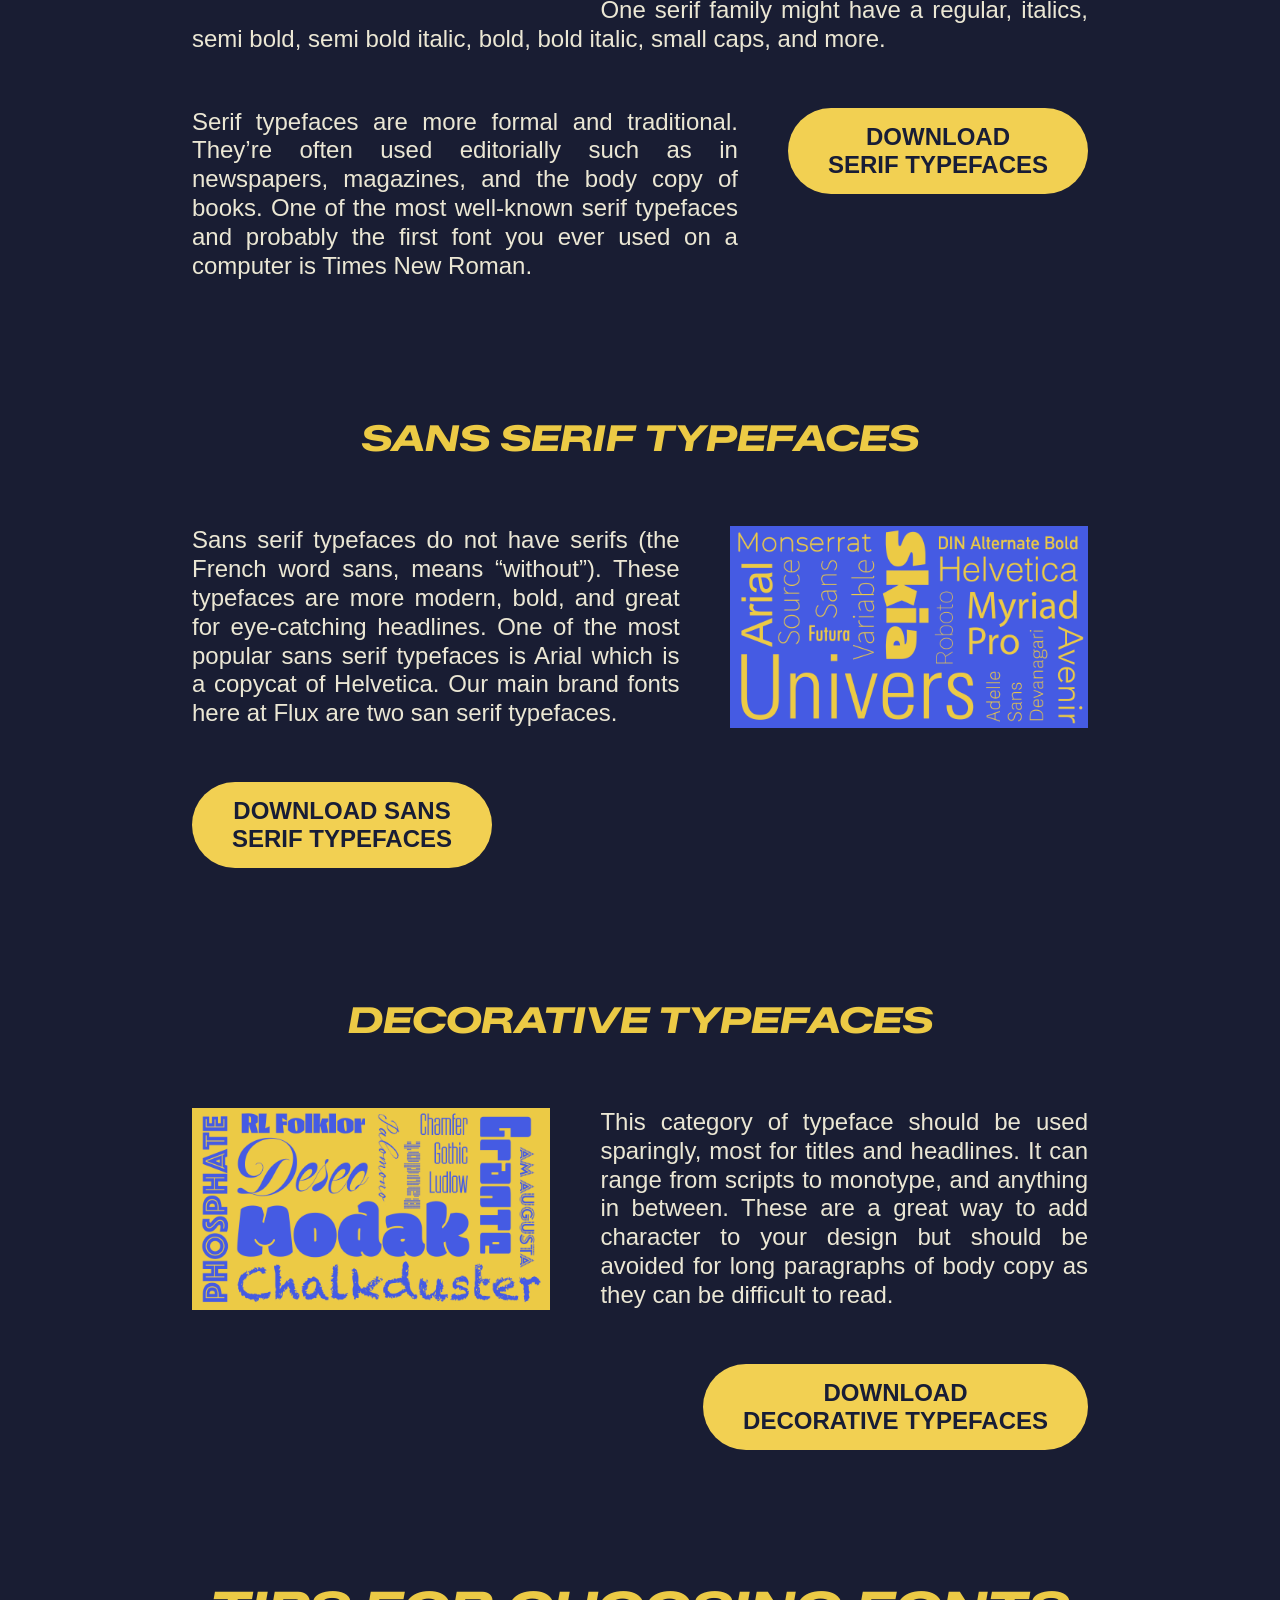
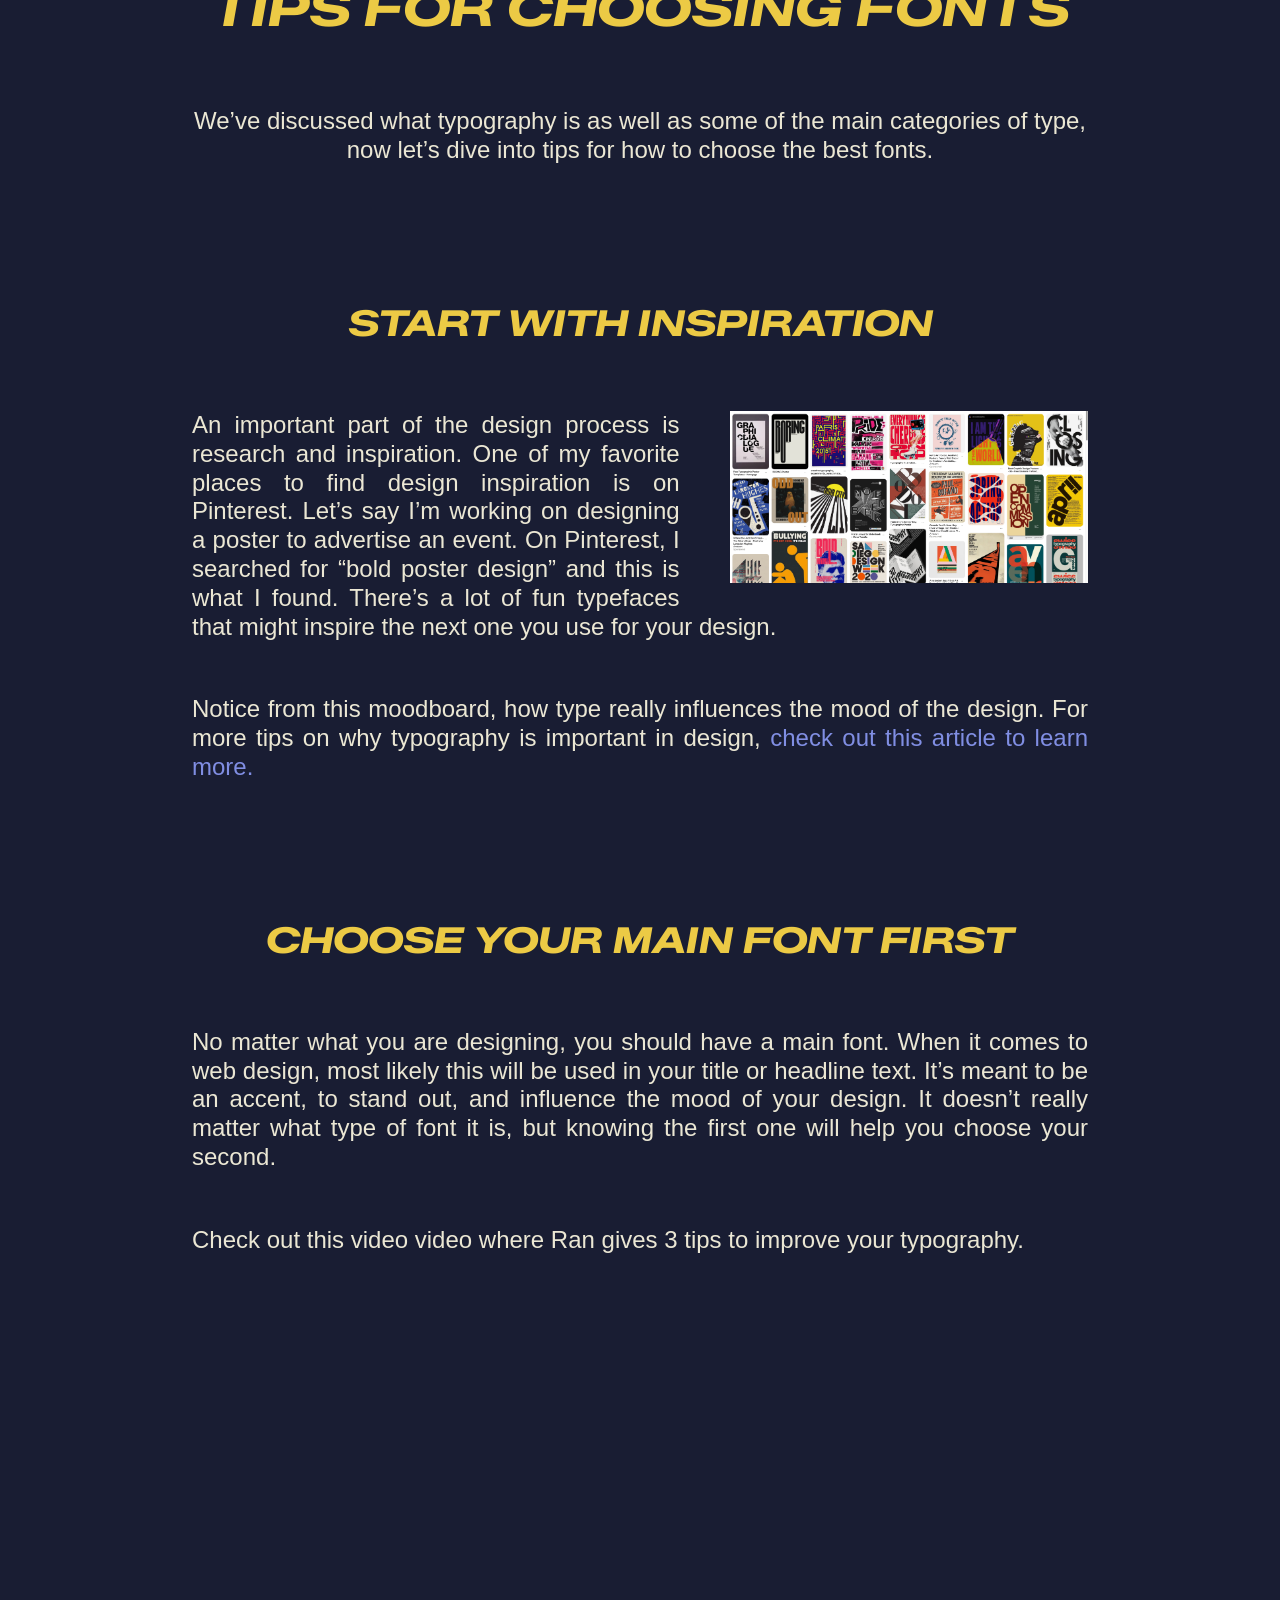
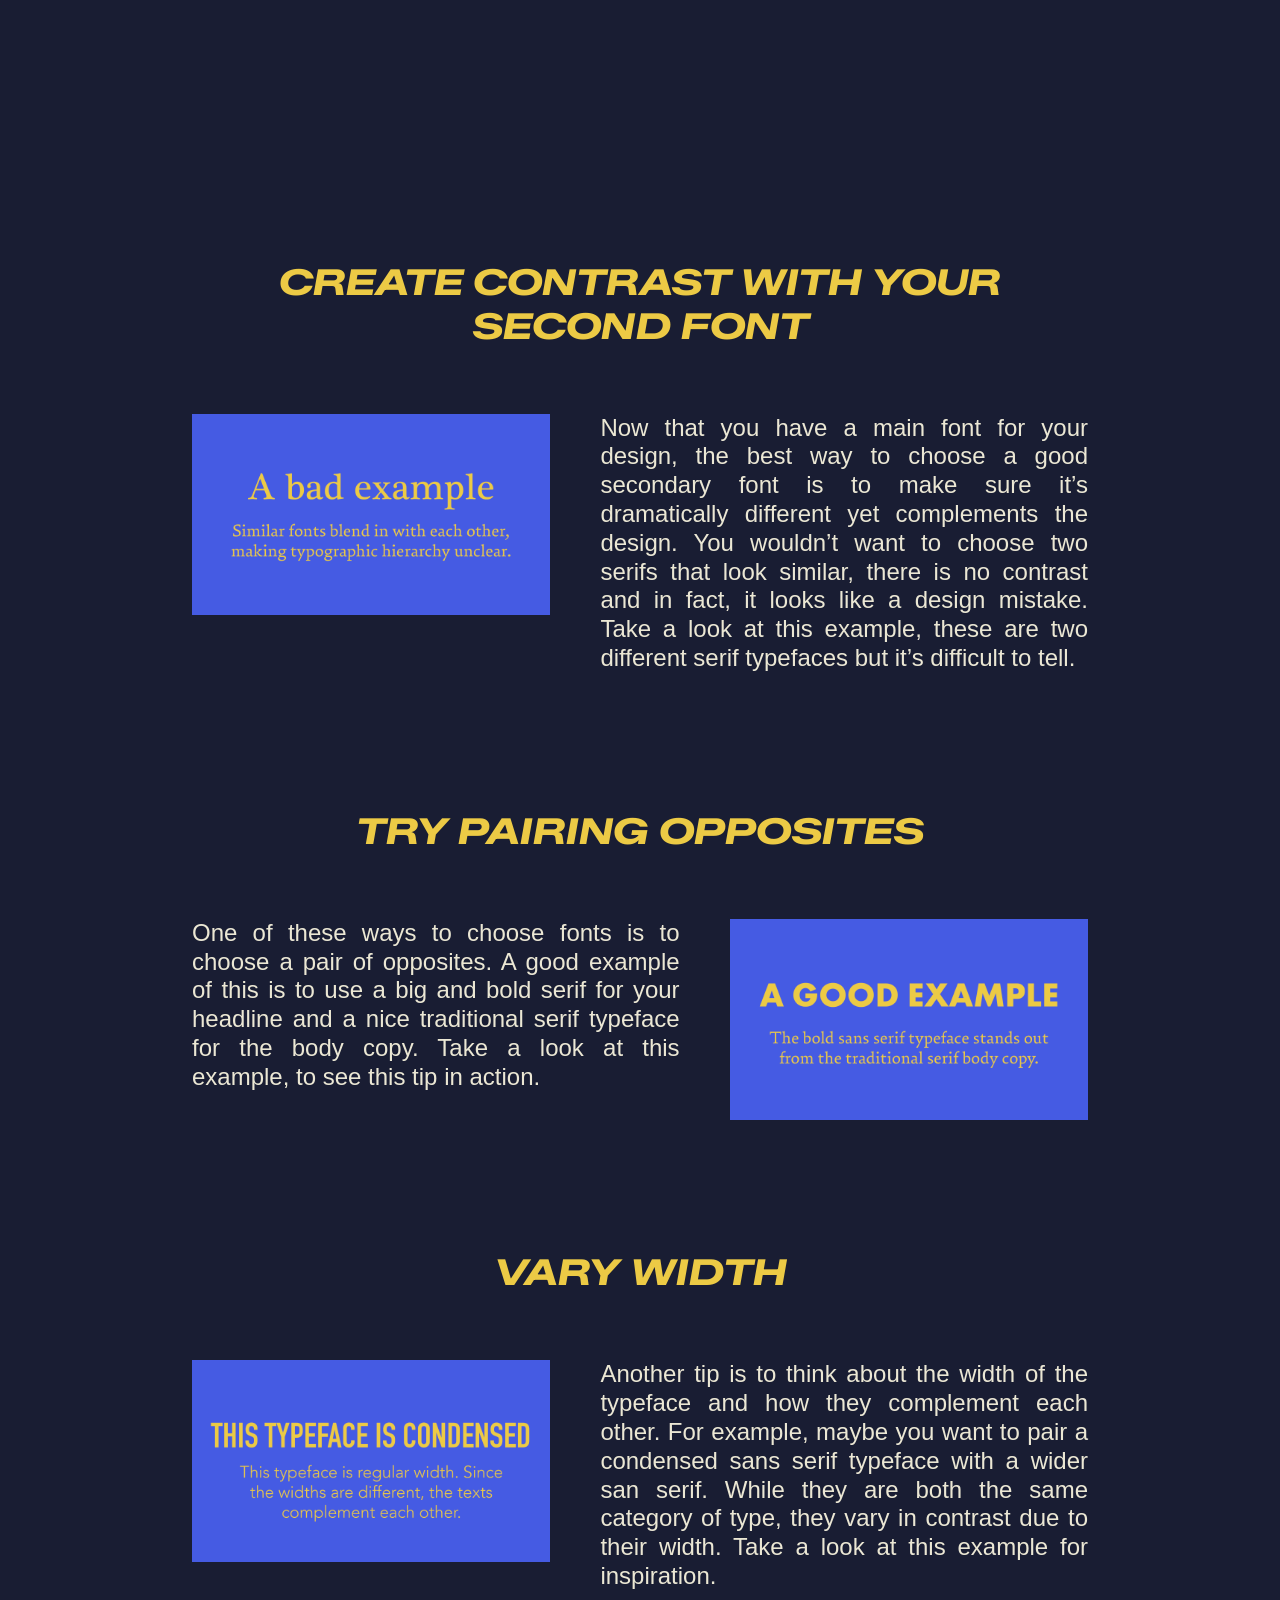
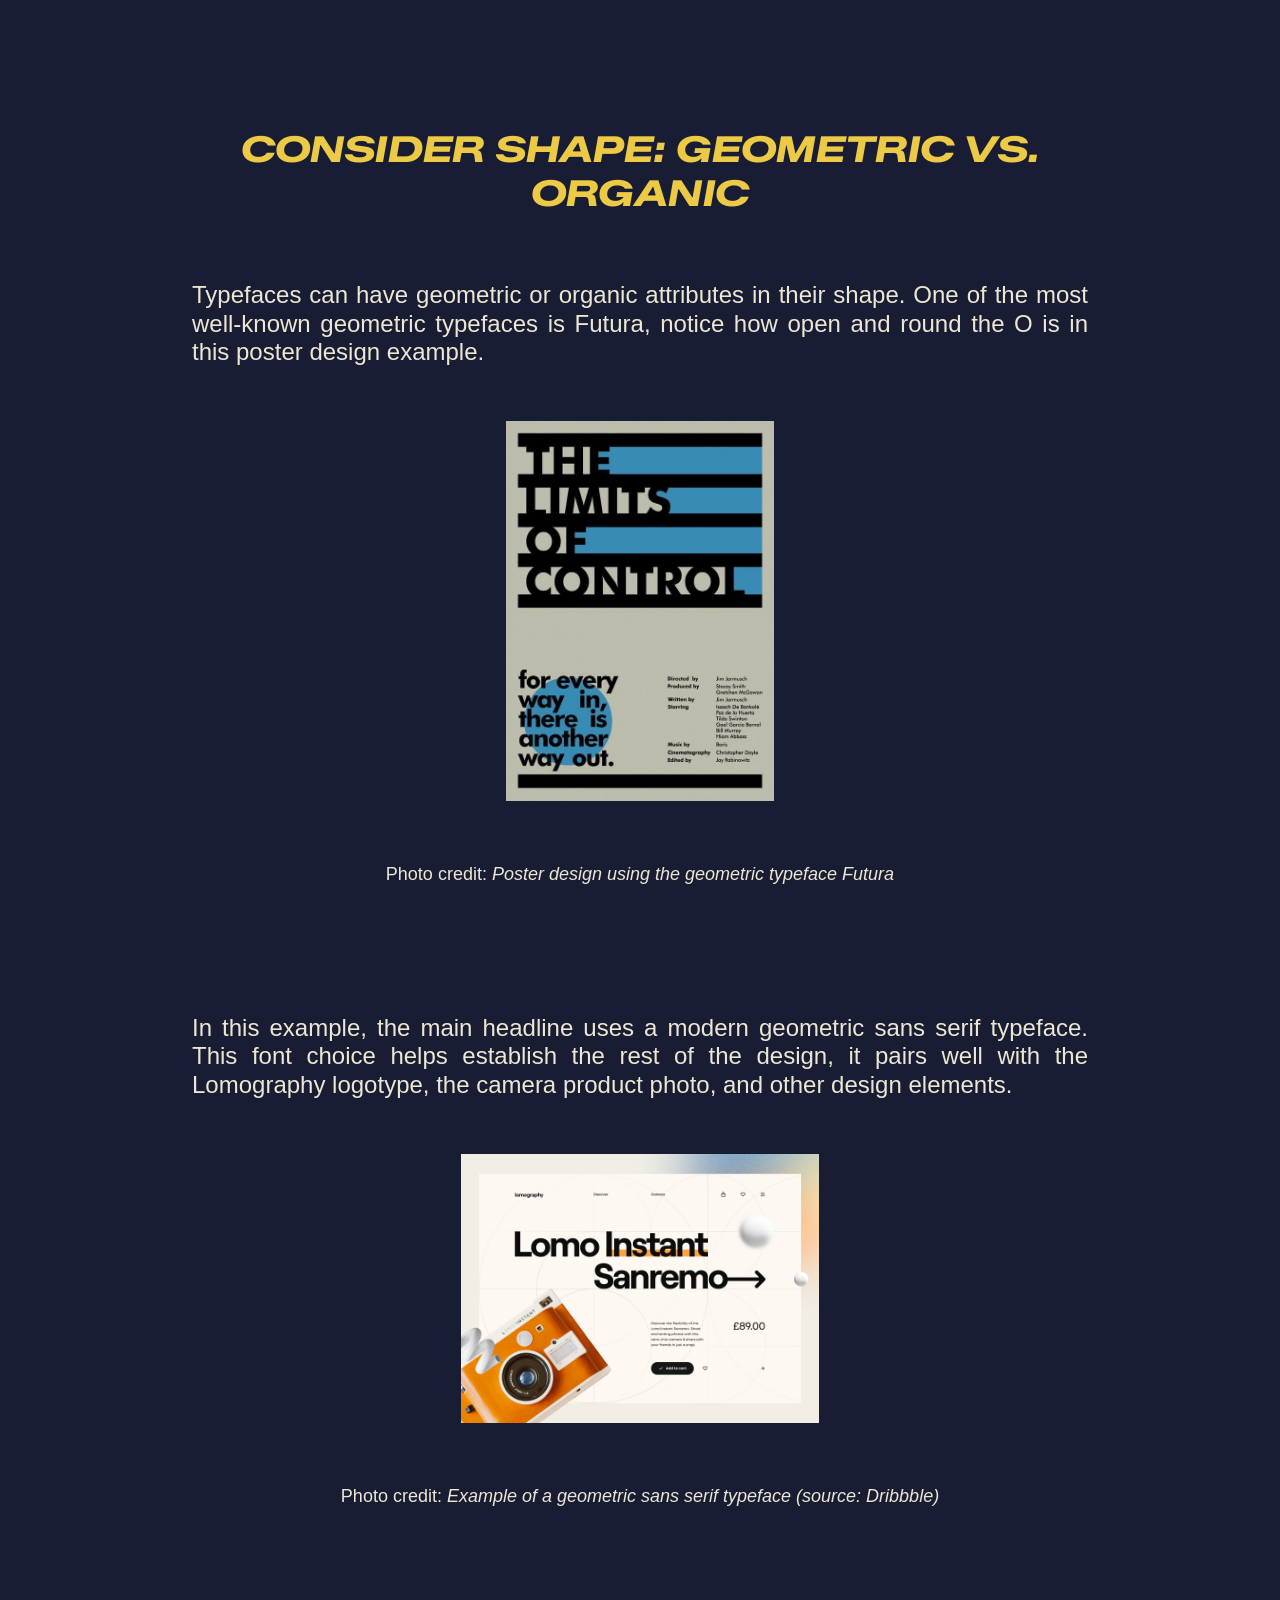
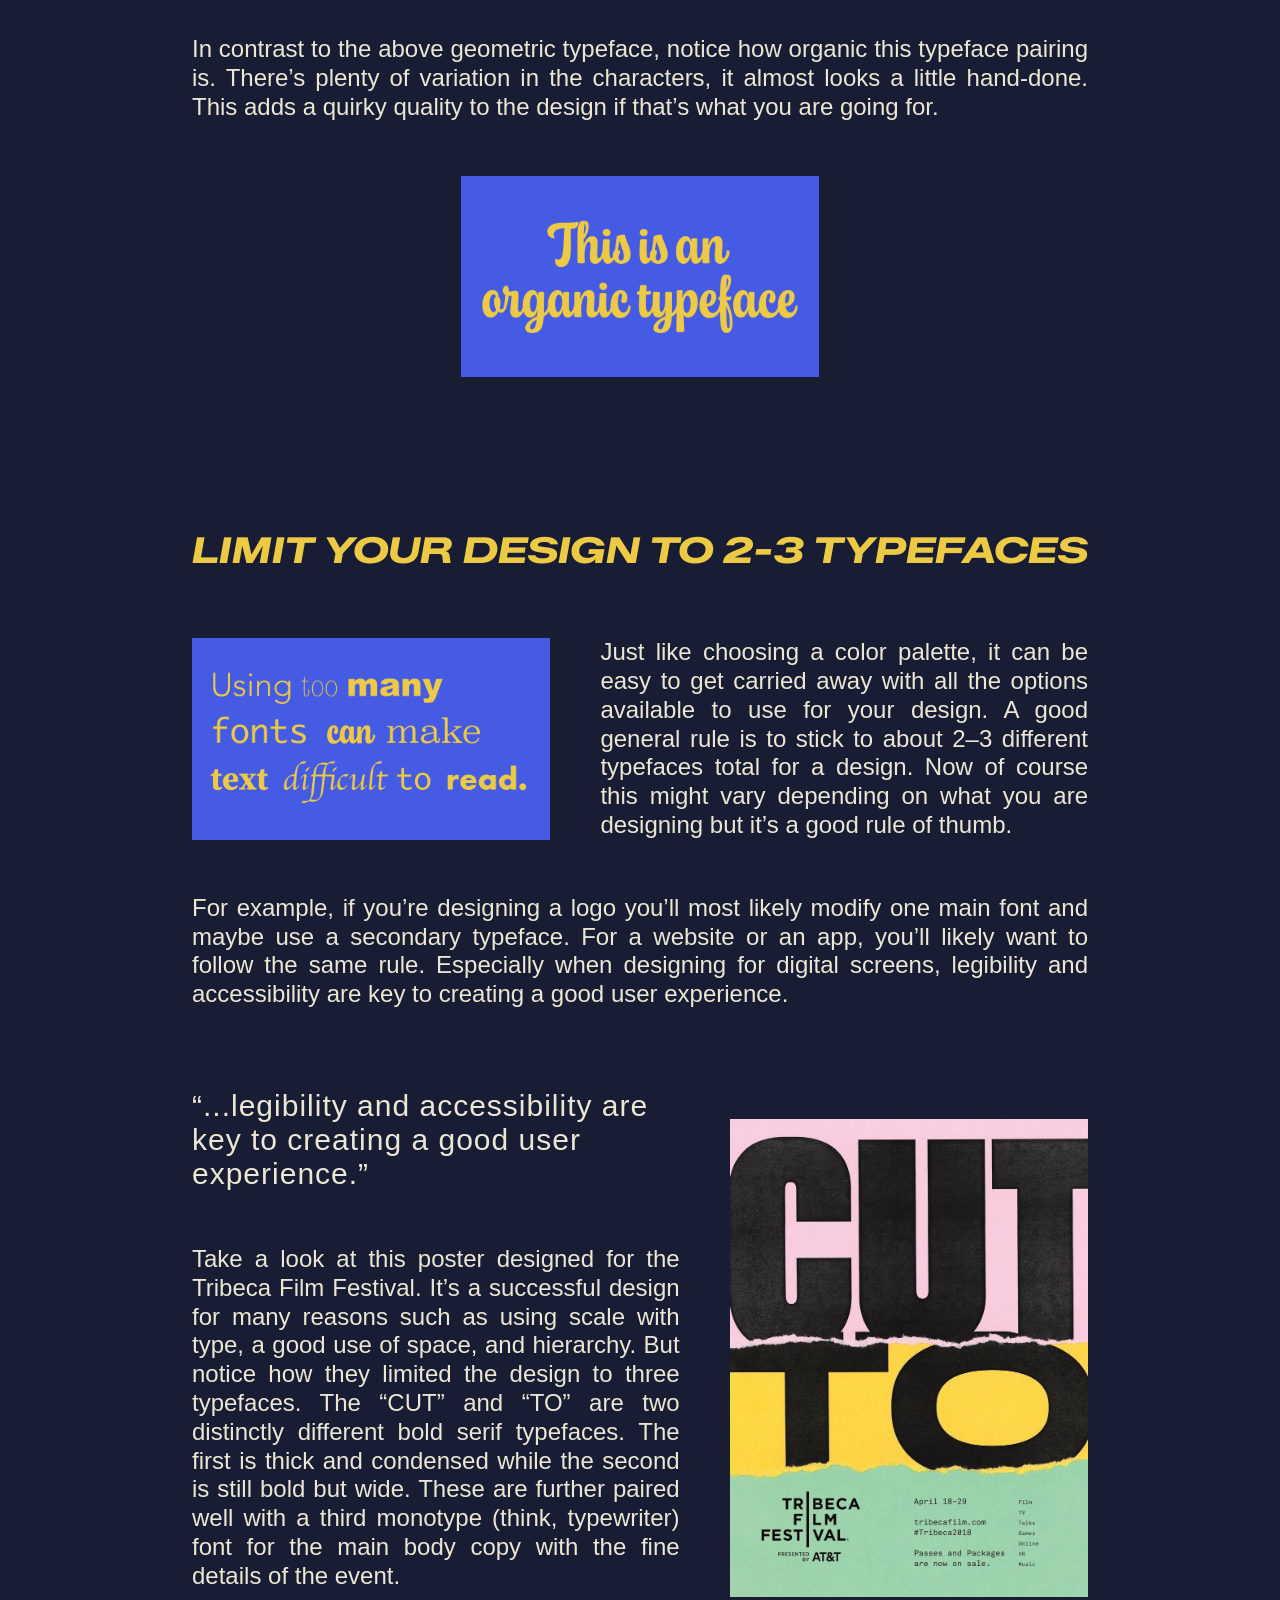
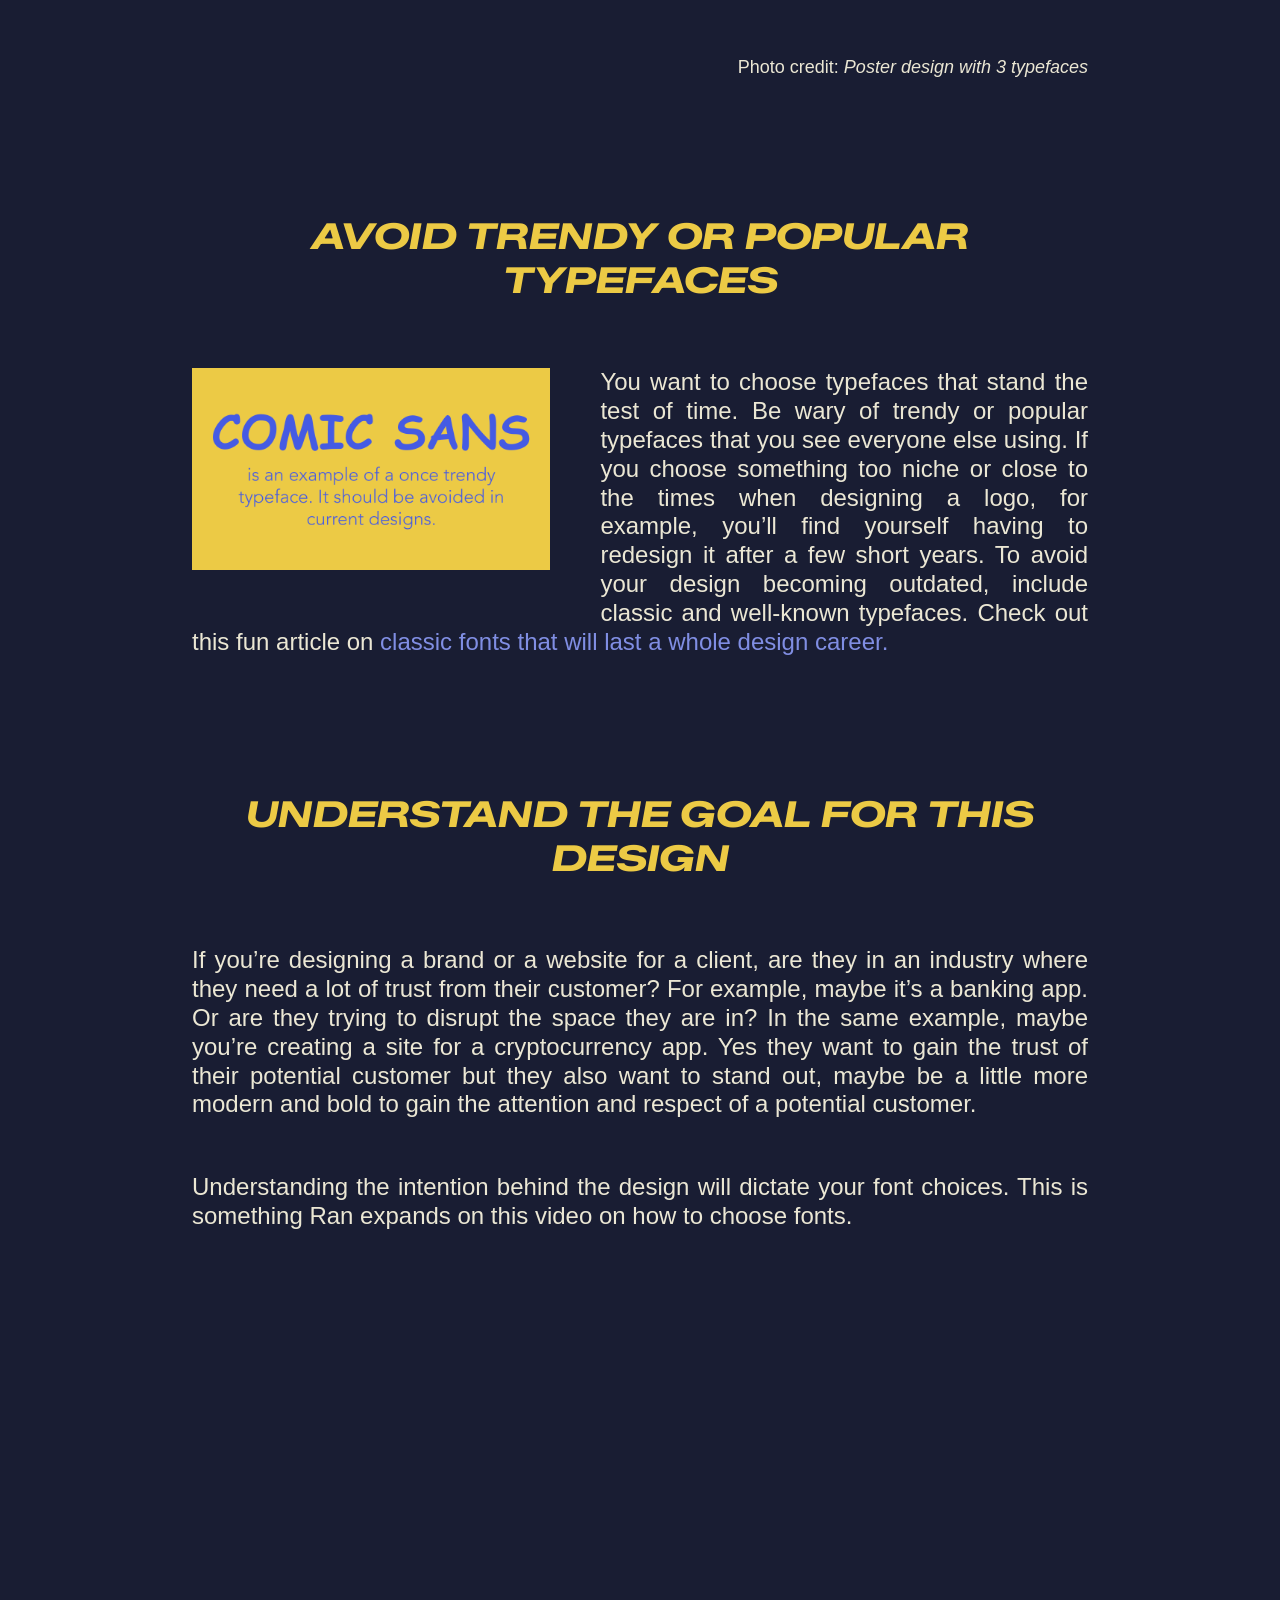
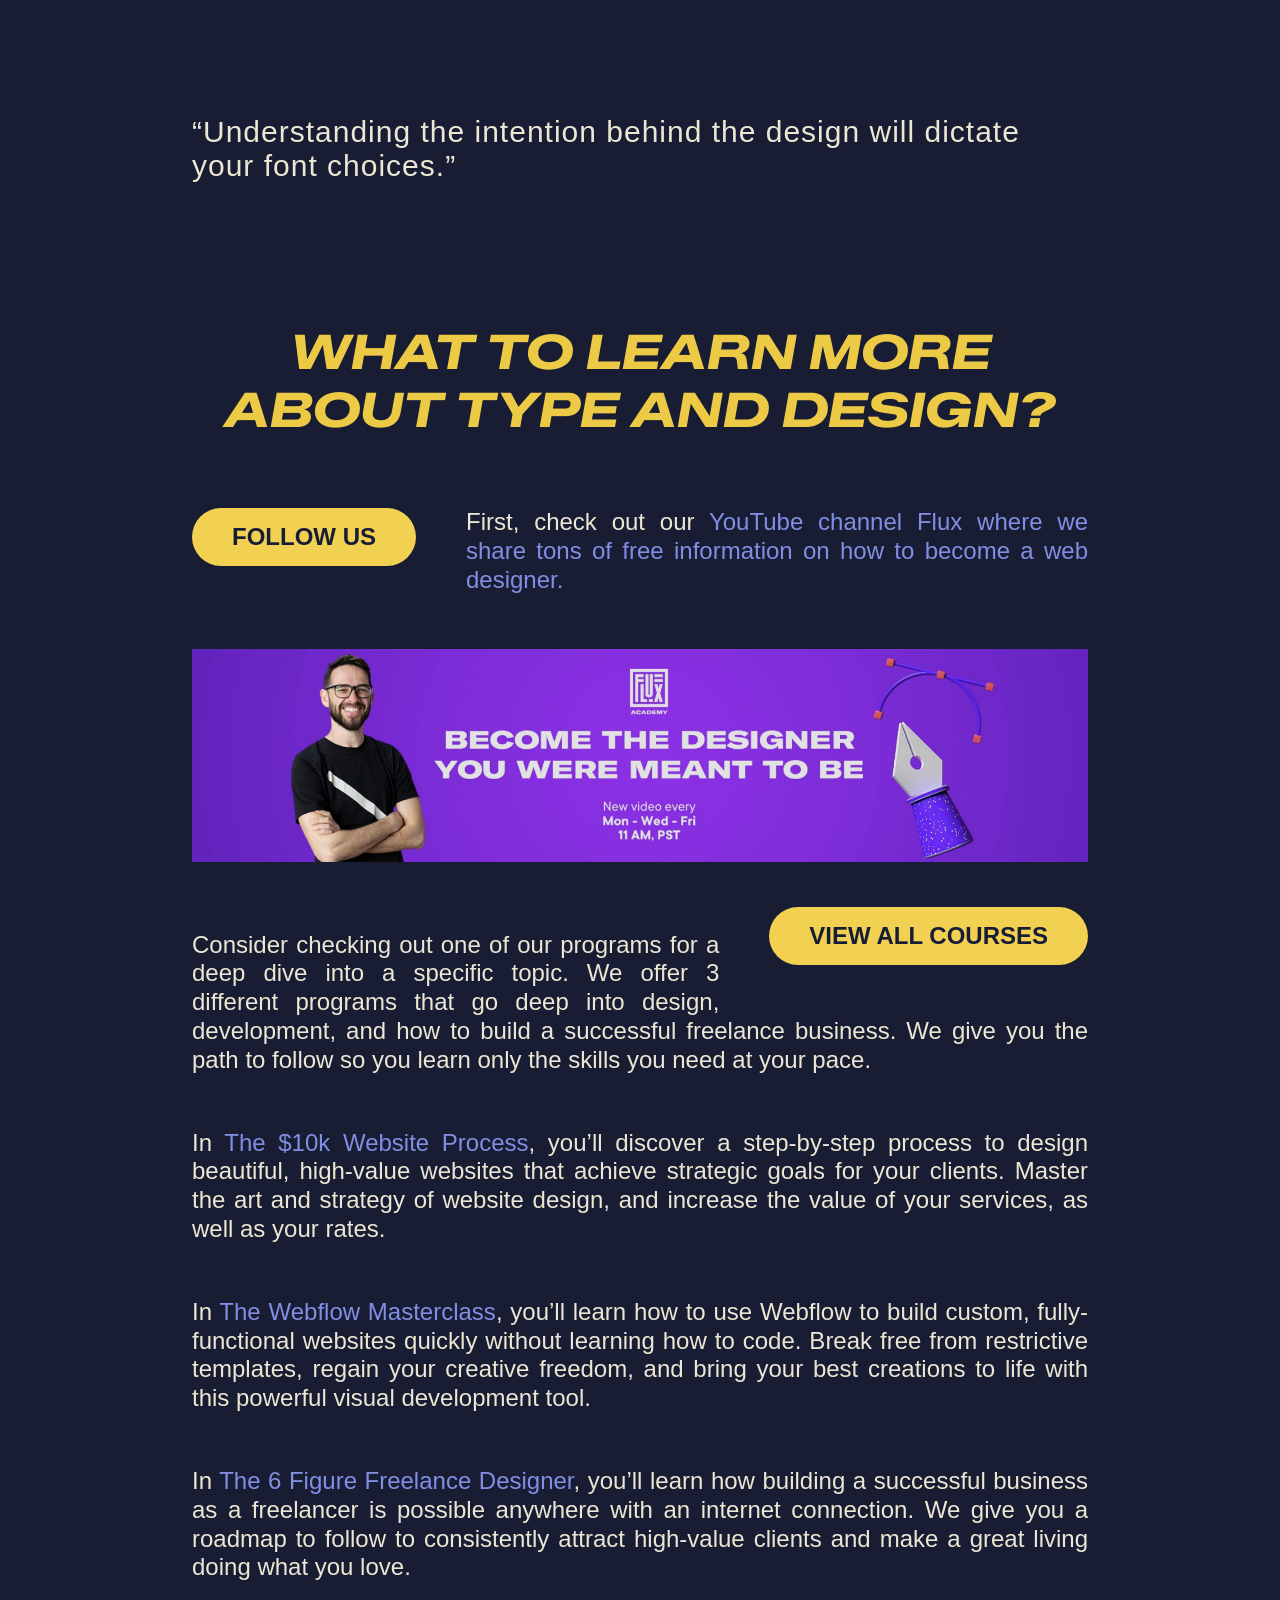
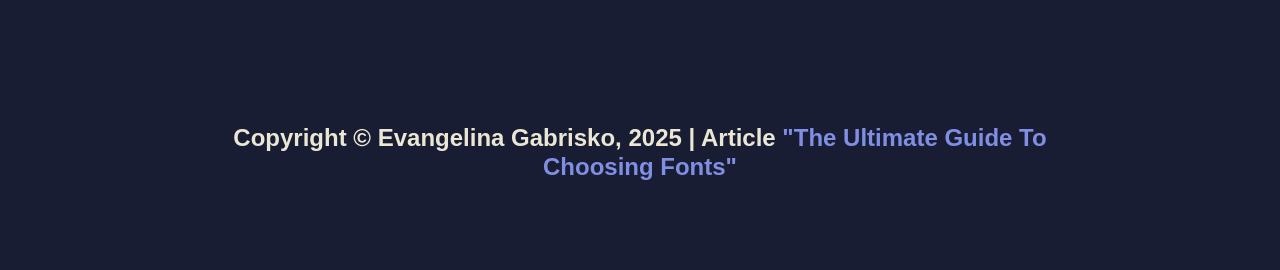
==== commit 2268fd3a: "Add files via upload" ====
--- a/index.html
+++ b/index.html
@@ -19,7 +19,7 @@
 	</header>
 	
 	<section>
-		<img src="images/font3.png" class="centerimage" alt="the word font in different fonts" width= "100%">
+<img src="images/font3.png" class="centerimage" alt= "typeface versus font" width= "90%">
 		
 
 	<h2>IS IT A FONT OR A TYPEFACE?</h2>
@@ -30,7 +30,6 @@
 	  <h2 style="clear: both">WHAT IS TYPOGRAPHY?</h2>
 		<q>Typography is the art and technique of arranging type.</q>
 		<p>Now that we understand what a typeface and a font are, what is typography? Typography is the art and technique of arranging type. Whether you’re designing a website, an app, or a poster, you’re using type to deliver a message.</p> 
-		<div class="rightimage"><a href="https://www.flux-academy.com/our-courses" target="_blank" class="button">TYPOGRAPHY<br>EXAMPLES</a></div>
 		<p>Typography serves two main purposes. The first is it must be legible. Can a user read and understand it? The second is how you use typography to create a mood or design aesthetic to attract a specific audience.</p>
 		<p>Learning the fundamental rules of type, so you can break them later, will help you become a better designer. It just takes practice and a little knowledge. If you want to learn more about type and how it relates to design, check out this article <a href="https://www.flux-academy.com/blog/what-is-typography" target="_blank">What is typography?</a></p>
 	
@@ -41,18 +40,22 @@
 	<h3 style="clear: both">SERIF TYPEFACES</h3>
 	<img src="images/serifs2.png" class="leftimage" alt= "various serif typefaces" width= "40%">
 			<p>A serif is a small line or stroke attached to the end of a larger stroke, often referred to as the “feet” shown at the bottom of letters. Not all serifs are equal. Some have slight variations depending on the typeface and that is part of what makes them unique. An advantage of using serif typefaces is how many font weights they usually have within a family. One serif family might have a regular, italics, semi bold, semi bold italic, bold, bold italic, small caps, and more.</p>
+		<div class="rightimage"><a href="https://fonts.adobe.com/fonts?browse_mode=default&cc=true&filters=cl%3Ase&min_styles=1&max_styles=26" target="_blank" class="button">DOWNLOAD<br> SERIF TYPEFACES</a></div>
 			<p>Serif typefaces are more formal and traditional. They’re often used editorially such as in newspapers, magazines, and the body copy of books. One of the most well-known serif typefaces and probably the first font you ever used on a computer is Times New Roman.</p>
+	
 	
 	<h3 style="clear:both">SANS SERIF TYPEFACES</h3>
 	<img src="images/sans_serifs2.png" class="rightimage" alt= "various sans serif typefaces" width= "40%">
 			<p class="justify">Sans serif typefaces do not have serifs (the French word sans, means “without”). These typefaces are more modern, bold, and great for eye-catching headlines. One of the most popular sans serif typefaces is Arial which is a copycat of Helvetica. Our main brand fonts here at Flux are two san serif typefaces.</p>
+			<div class="leftimage"><a href="https://fonts.adobe.com/fonts?browse_mode=default&cc=true&max_styles=26&min_styles=1&filters=cl%3Ass" target="_blank" class="button">DOWNLOAD SANS<br>SERIF  TYPEFACES</a></div>
 	<h3 style="clear:both">DECORATIVE TYPEFACES</h3>
 	<img src="images/decoratives2.png" class="leftimage" alt= "various decorative typefaces" width= "40%">
 			<p>This category of typeface should be used sparingly, most for titles and headlines. It can range from scripts to monotype, and anything in between. These are a great way to add character to your design but should be avoided for long paragraphs of body copy as they can be difficult to read.</p>
+			<div class="rightimage"><a href="https://fonts.adobe.com/fonts?browse_mode=default&cc=true&max_styles=26&min_styles=1&filters=cl%3Ahm" target="_blank" class="button">DOWNLOAD <br> DECORATIVE TYPEFACES</a></div>
 	<h2 style="clear: both">TIPS FOR CHOOSING FONTS</h2>
 			<p class="centertext">We’ve discussed what typography is as well as some of the main categories of type, now let’s dive into tips for how to choose the best fonts.</p>
 		
-	<h3>START WITH INSPIRATION</h3>
+	<h3>START WITH  INSPIRATION</h3>
 	<img src="images/pinterest_ss.png" class="rightimage" alt= "An example search on Pinterest for “bold poster design”" width= "40%">
 		<p class="justify">An important part of the design process is research and inspiration. One of my favorite places to find design inspiration is on Pinterest. Let’s say I’m working on designing a poster to advertise an event. On Pinterest, I searched for “bold poster design” and this is what I found. There’s a lot of fun typefaces that might inspire the next one you use for your design.</p>
 		<p class="justify">Notice from this moodboard, how type really influences the mood of the design. For more tips on why typography is important in design, <a href= "https://www.flux-academy.com/blog/why-is-typography-important-in-graphic-design" target="_blank">check out this article to learn more.</a></p>
@@ -107,10 +110,10 @@
 		<q>Understanding the intention behind the design will dictate your font choices.</q>
 	
 	<h2 style="clear:both">WHAT TO LEARN MORE ABOUT TYPE AND DESIGN?</h2>
-			<div class="leftimage"><a href="https://www.w3schools.com/css/css3_buttons.asp" target="_blank" class="button">FOLLOW US</a></div>
+			<div class="leftimage"><a href="https://www.instagram.com/flux.academy/" target="_blank" class="button">FOLLOW US</a></div>
 		<p>First, check out our <a href= "https://www.youtube.com/channel/UCN7dywl5wDxTu1RM3eJ_h9Q" target="_blank"> YouTube channel Flux where we share tons of free information on how to become a web designer.</a></p>
 	<img src="images/flux.png" class="centerimage" alt= "Check out the Flux YouTube channel." width= "100%"><cite></cite>
-		<div class="rightimage"><a href="https://www.flux-academy.com/our-courses" target="_blank" class="button">VIEW ALL<br>COURSES</a></div>
+		<div class="rightimage"><a href="https://www.flux-academy.com/our-courses" target="_blank" class="button">VIEW ALL COURSES</a></div>
 			<p>Consider checking out one of our programs for a deep dive into a specific topic. We offer 3 different programs that go deep into design, development, and how to build a successful freelance business. We give you the path to follow so you learn only the skills you need at your pace.</p>
 			<p>In <a href= "https://www.flux-academy.com/courses/web-design-masterclass" target="_blank">The $10k Website Process</a>, you’ll discover a step-by-step process to design beautiful, high-value websites that achieve strategic goals for your clients. Master the art and strategy of website design, and increase the value of your services, as well as your rates.</p>
 			<p>In <a href= "https://www.flux-academy.com/courses/the-webflow-masterclass" target="_blank">The Webflow Masterclass</a>, you’ll learn how to use Webflow to build custom, fully-functional websites quickly without learning how to code. Break free from restrictive templates, regain your creative freedom, and bring your best creations to life with this powerful visual development tool.</p>
--- a/style.css
+++ b/style.css
@@ -14,9 +14,10 @@
 p {
     color: #EBE7D4;
     padding-top: 30px;
-    font-size: 1.2em;
+    font-size: 1em;
     font-weight: 400;
-	text-align: justify
+	text-align: justify;
+	line-height: 1.2
 }
 
 h1 {
@@ -24,13 +25,13 @@
   font-optical-sizing: auto;
   font-weight: 800;
   font-style: oblique;
-	font-size: 4em;
+	font-size: 3em;
 	color: #ECCA45; 
 	text-align: center
 }
 
 .strongp{
-	color: #191D33; 
+	color: #EBE7D4; 
 	text-align: center
 }
 
@@ -40,7 +41,7 @@
   font-weight: 800;
   font-style: oblique;
 	color: #ECCA45; 
-	font-size: 3em;
+	font-size: 2.0em;
 	padding-top: 100px;
 	text-align: center
 }
@@ -49,7 +50,7 @@
   font-optical-sizing: auto;
   font-weight: 800;
   font-style: oblique;
-	font-size: 2em;
+	font-size: 1.5em;
 	color: #ECCA45; 
 	padding-top: 100px;
 		text-align: center
@@ -75,11 +76,11 @@
 	text-decoration: none;
 	text-align: center;
 	display: inline-block;
-	padding: 15px 30px;
-	border-radius: 4px;
-	font-family: "Zalando Sans Expanded", sans-serif;
-	font-style: oblique;
-	font-size: 1.5em;
+	padding: 15px 40px;
+	border-radius: 100px;
+	font-family: "Roboto", sans-serif;
+	font-style: normal;
+	font-size: 1em;
 	 font-weight: 800;
 	
 }
@@ -87,9 +88,9 @@
 .button:hover {
 	background-color: #808EE3;
 	color: #181D36;
-	font-family: "Zalando Sans Expanded", sans-serif;
-	font-style: oblique;
-	font-size: 1.5em;
+	font-family: "Roboto", sans-serif;
+	font-style: normal;
+	font-size: 1em;
 	 font-weight: 800;
 }
 
@@ -144,10 +145,10 @@
 
 q{
 	color: #EBE7D4;
-	font-size: 1.5em;
-	letter-spacing: 1.2px;
+	font-size: 1.25em;
+	letter-spacing: 1px;
 	 font-family: "Zalando Sans Expanded", sans-serif;
-	 font-style: oblique;
+	 font-style: normal;
 	 font-weight: 400;
 	
 	
